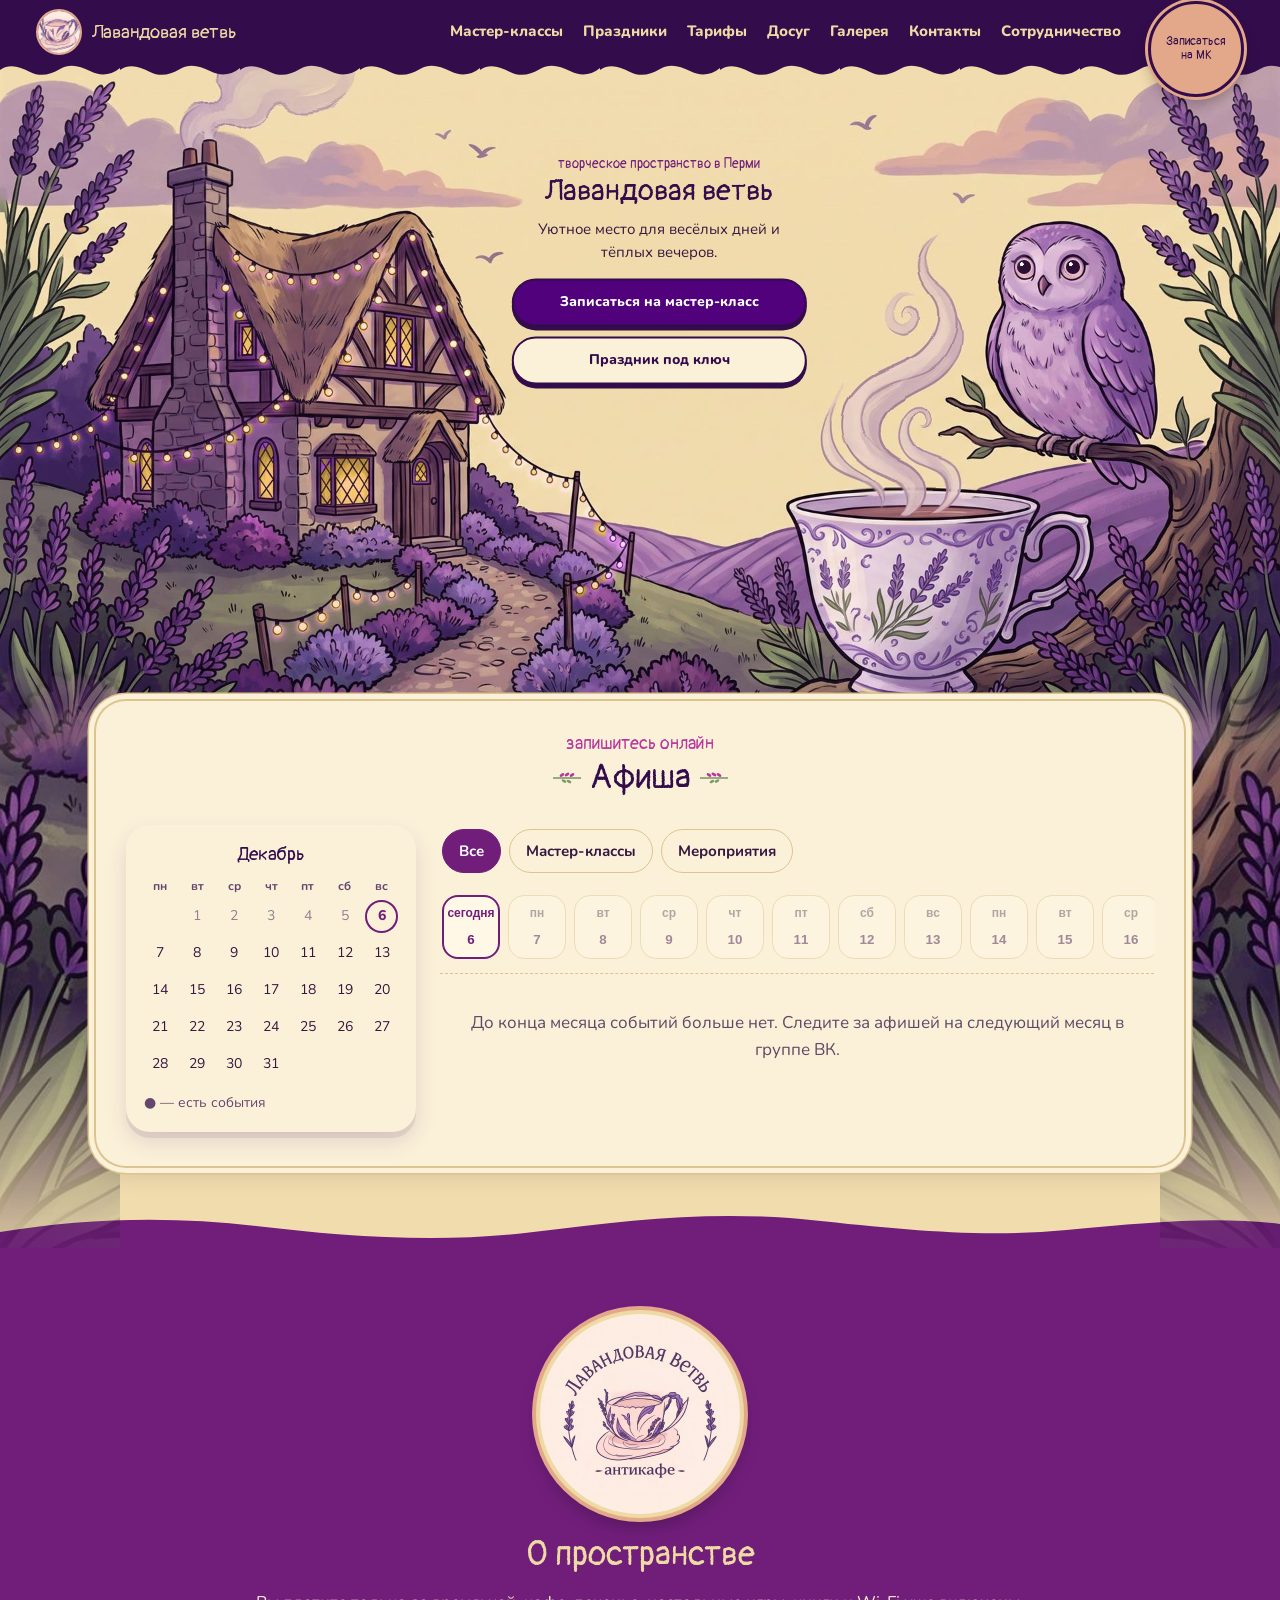
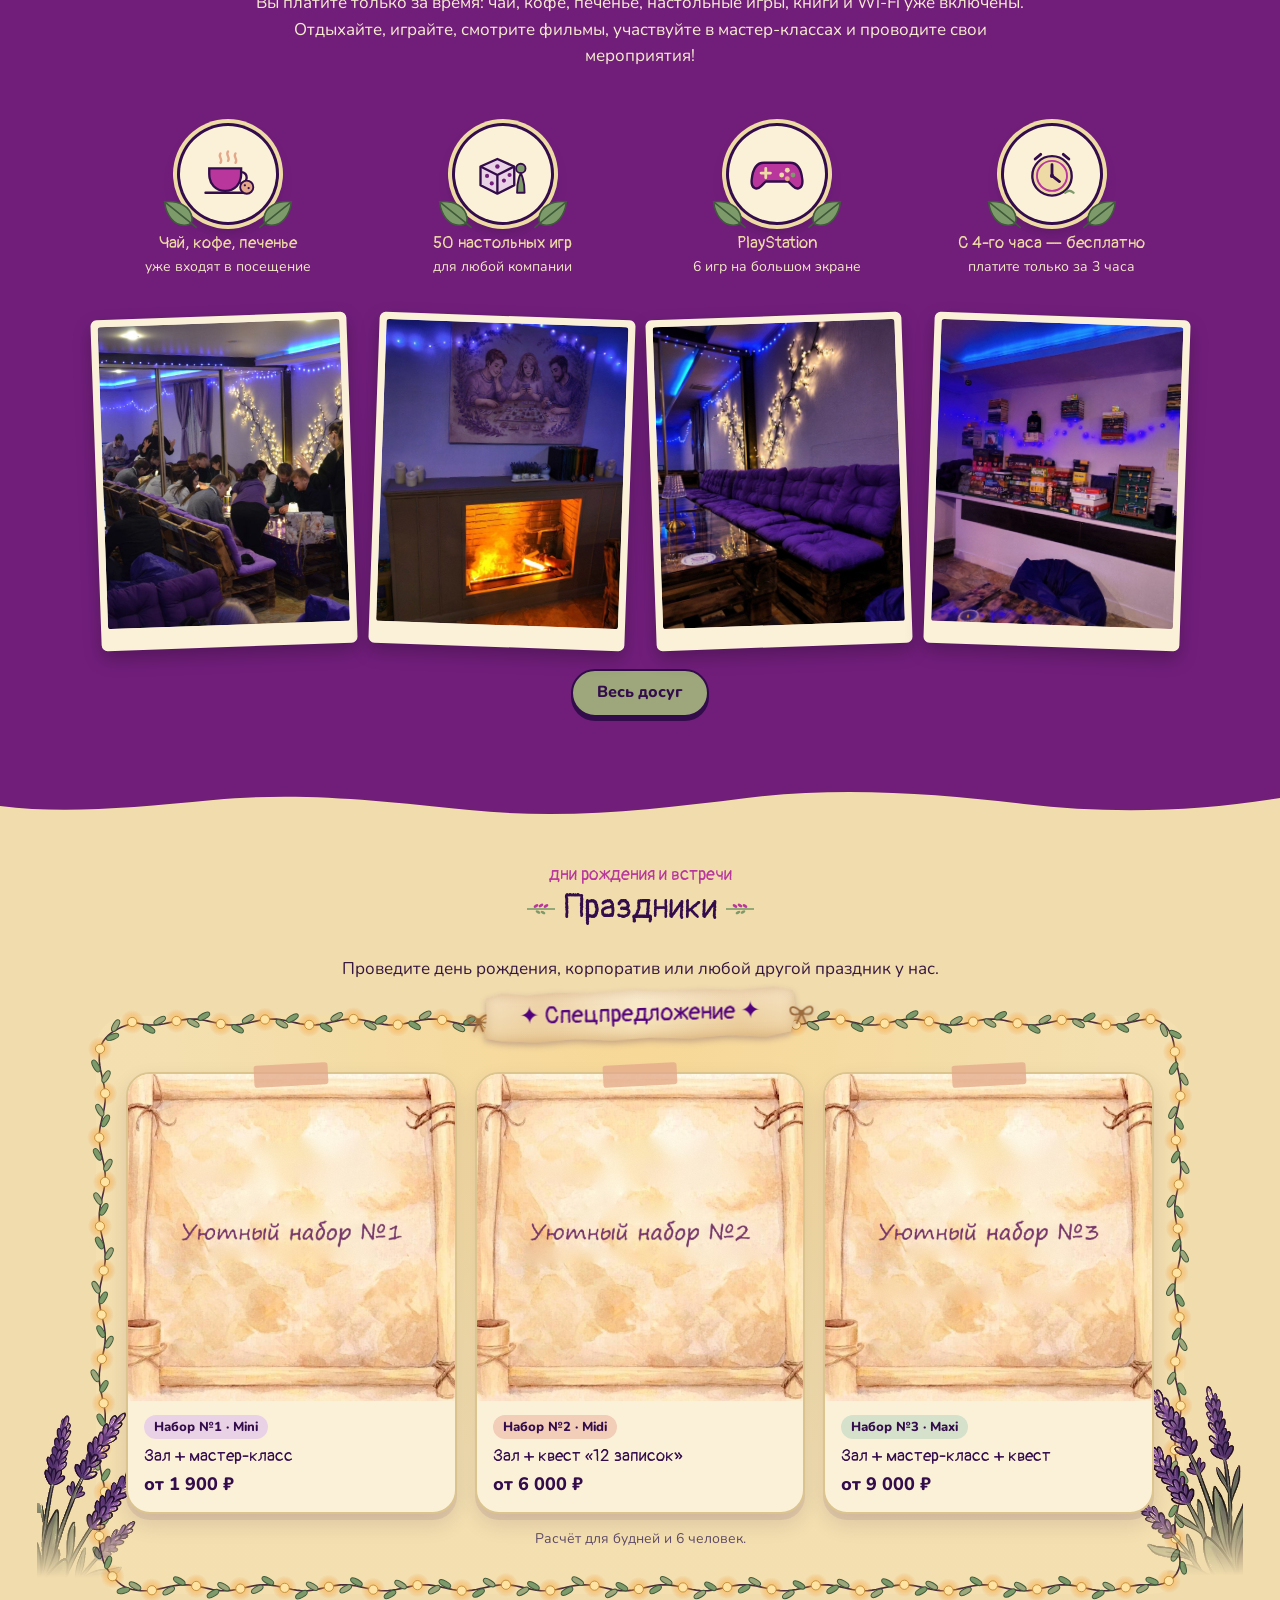
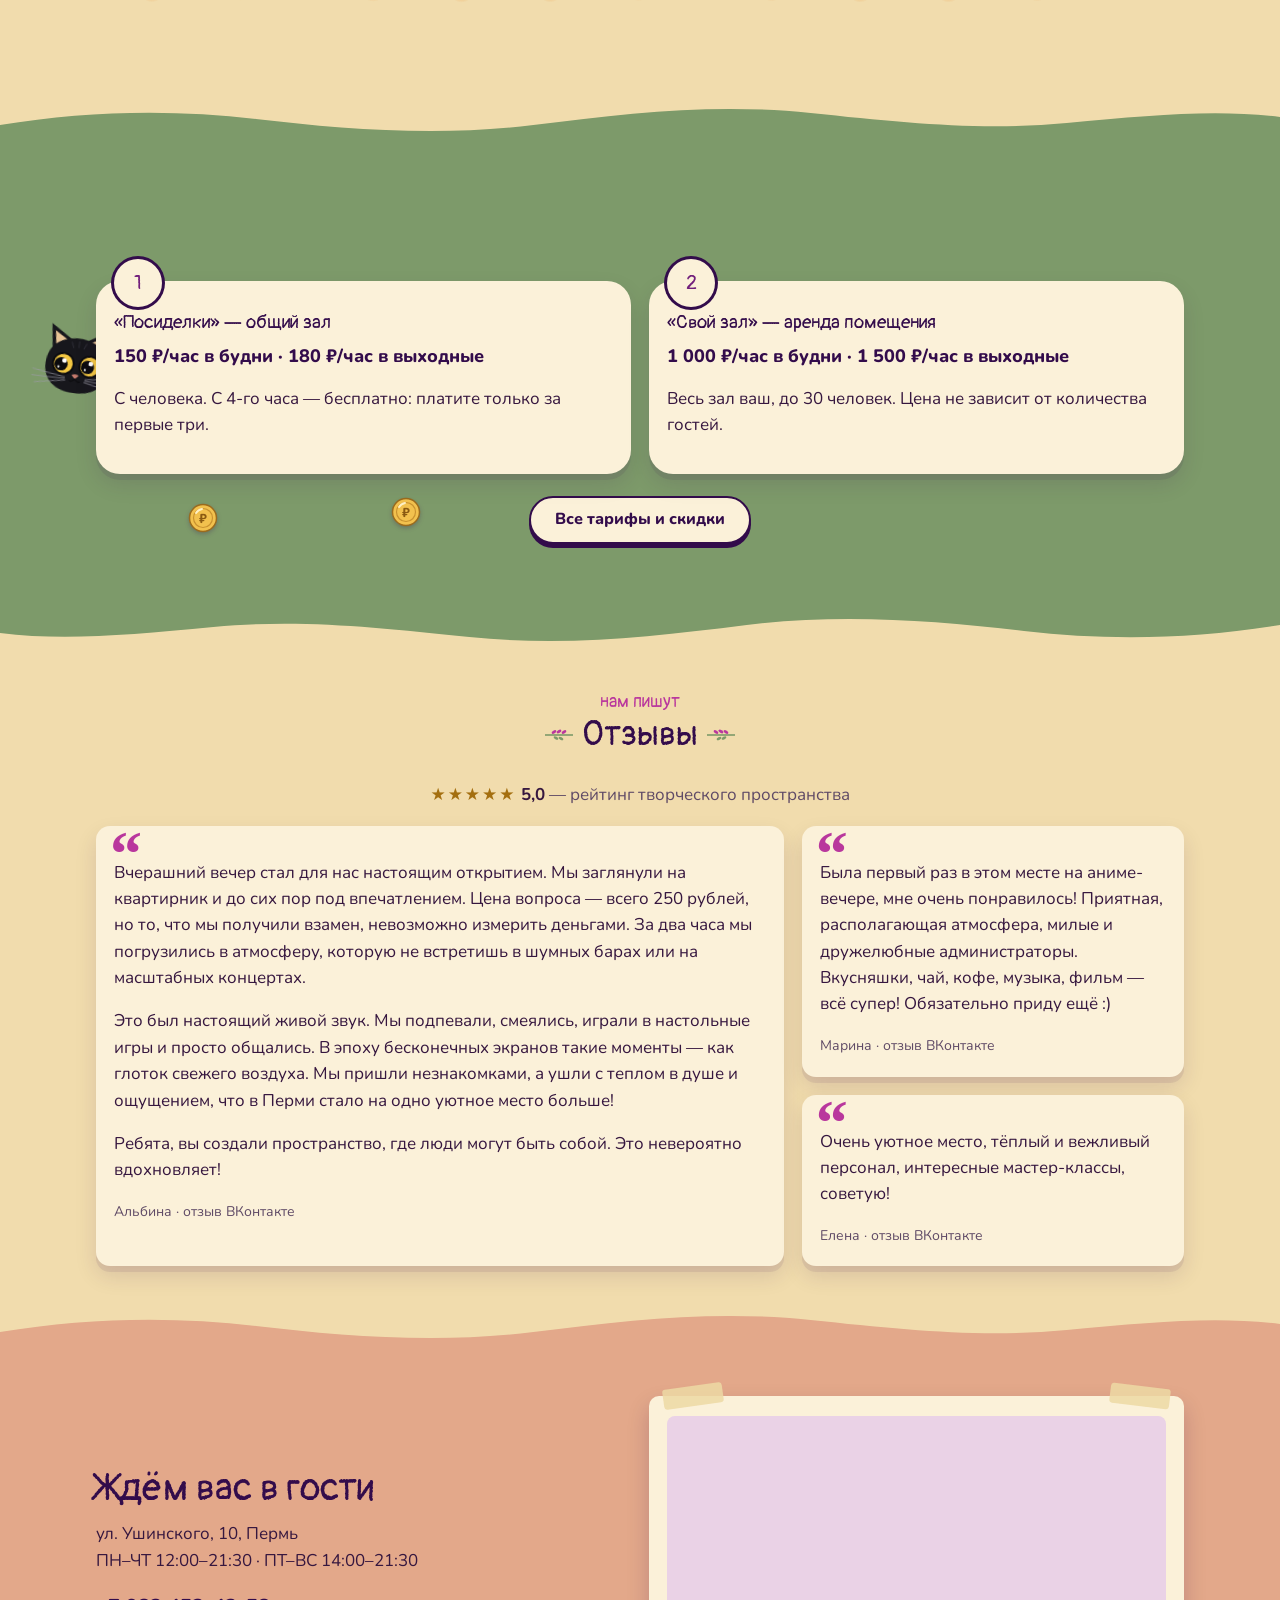
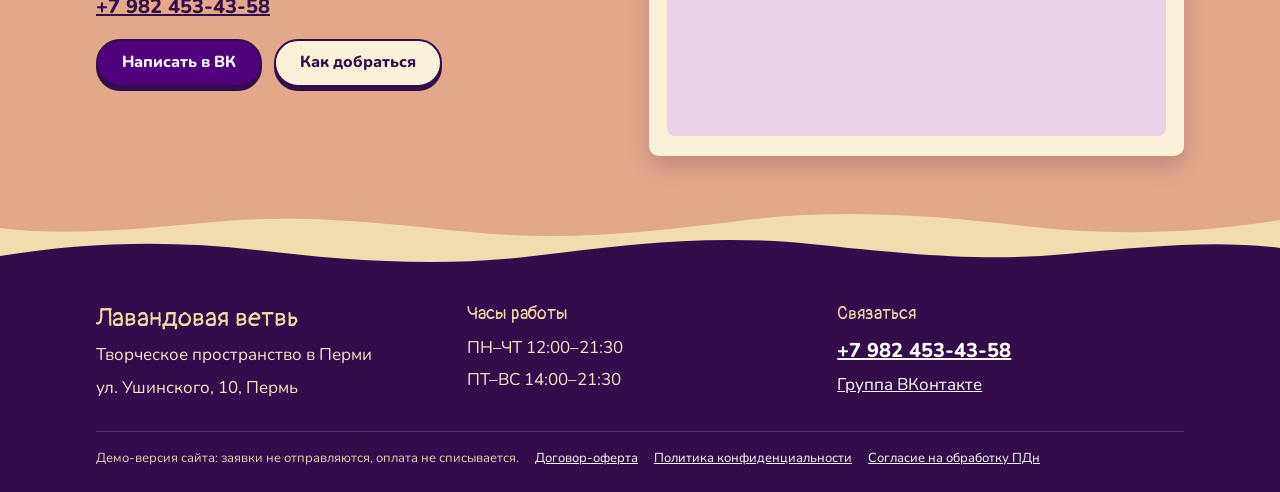
==== index.html @ 4157bf0c "Демо сайта и VK мини-приложения «Лавандовая ветвь» Co-Authored-By: Claude Opus 5.5 <noreply@anthropi" ====
<!doctype html>
<html lang="ru">
<head>
  <meta charset="utf-8">
  <meta name="viewport" content="width=device-width, initial-scale=1">
  <title>Лавандовая ветвь — творческое пространство в Перми</title>
  <meta name="description" content="Творческое пространство «Лавандовая ветвь» в Перми: мастер-классы, детские дни рождения, настолки и PlayStation. ул. Ушинского, 10.">
  <link rel="preconnect" href="https://fonts.googleapis.com">
  <link rel="preconnect" href="https://fonts.gstatic.com" crossorigin>
  <link href="https://fonts.googleapis.com/css2?family=Pangolin&family=Nunito:wght@400;600;700;800&display=swap" rel="stylesheet">
  <link rel="stylesheet" href="css/style.css">
</head>
<body>
  <header id="site-header"></header>

  <main>
    <!-- Первый экран: иллюстрированная сцена, текст в небе -->
    <section class="hero">
      <div class="hero-text">
        <h1><span class="hand">творческое пространство в Перми</span>Лавандовая ветвь</h1>
        <p>Уютное место для весёлых дней и тёплых вечеров.</p>
        <div class="btns">
          <a class="btn" href="#afisha">Записаться на мастер-класс</a>
          <a class="btn btn-outline" href="prazdniki.html">Праздник под ключ</a>
        </div>
      </div>
      <div class="hero-art">
        <img class="hero-scene" src="img/art/hero-scene.jpg" alt="Сказочный домик — творческое пространство в лавандовом поле, совушка и чашка чая" width="1920" height="1071">
        <!-- Оживление сцены: дым из трубы и чашки колышется, сова смотрит на курсор. Координаты — в пикселях картинки 1920×1071 -->
        <div class="hero-fx" aria-hidden="true">
          <div class="smoke" style="--x:262;--y:0;--w:290;--h:122"><img src="img/art/hero-scene.jpg" alt=""><i style="--l:14%;--d:0s"></i><i style="--l:18%;--d:2.3s"></i><i style="--l:12%;--d:4.6s"></i></div>
          <div class="smoke steam" style="--x:1215;--y:245;--w:270;--h:430"><img src="img/art/hero-scene.jpg" alt=""></div>
          <!-- сова крутит головой, как настоящая: силуэт головы на месте, мордочка поворачивается по «шару» головы.
               owl-head обрезает всё по контуру головы; owl-cover прячет нарисованную мордочку; owl-face — подвижная мордочка с глазами -->
          <div class="owl-head" style="--x:1470;--y:215;--w:240;--h:175;--fx:1494;--fy:250;--fw:192;--fh:122">
            <i class="owl-cover"></i>
            <div class="owl-face"><img src="img/art/hero-scene.jpg" alt="">
              <span class="owl-eye" style="--ex:1536;--ey:305"><i></i></span>
              <span class="owl-eye" style="--ex:1609;--ey:305"><i></i></span>
            </div>
          </div>
        </div>
        <svg class="fx-defs" width="0" height="0" aria-hidden="true">
          <filter id="smoke-wave" x="-5%" y="-5%" width="110%" height="110%">
            <feTurbulence type="fractalNoise" baseFrequency="0.016 0.035" numOctaves="1" seed="4" result="n">
              <animate attributeName="baseFrequency" dur="6s" values="0.016 0.035;0.028 0.055;0.016 0.035" repeatCount="indefinite"/>
            </feTurbulence>
            <feDisplacementMap in="SourceGraphic" in2="n" scale="18" xChannelSelector="R" yChannelSelector="G"/>
          </filter>
          <!-- пар над чашкой: та же плавная волна, но почти незаметная -->
          <filter id="steam-soft" x="-5%" y="-5%" width="110%" height="110%">
            <feTurbulence type="fractalNoise" baseFrequency="0.016 0.035" numOctaves="1" seed="7" result="n">
              <animate attributeName="baseFrequency" dur="9s" values="0.016 0.035;0.022 0.045;0.016 0.035" repeatCount="indefinite"/>
            </feTurbulence>
            <feDisplacementMap in="SourceGraphic" in2="n" scale="5" xChannelSelector="R" yChannelSelector="G"/>
          </filter>        </svg>
      </div>
    </section>

    <!-- Афиша в бумажной рамке -->
    <section class="section" id="afisha" style="scroll-margin-top:80px">
      <img class="afisha-side l" src="img/art/side-left.jpg" alt="">
      <img class="afisha-side r" src="img/art/side-right.jpg" alt="">
      <div class="wrap">
        <!-- без плавного проявления: рамка заходит на сцену, и в полупрозрачном виде сквозь неё просвечивала картинка -->
        <div class="paper-frame" data-no-reveal>
          <div class="section-title">
            <span class="hand">запишитесь онлайн</span>
            <h2>Афиша</h2><!-- месяцы подставляет js/booking.js по датам событий -->
          </div>
          <div data-afisha></div>
        </div>
      </div>
    </section>

    <!-- О пространстве: плашка Eminence с медальонами -->
    <section class="section band">
      <div class="wrap">
        <div class="about-intro">
          <img class="about-owl" src="img/logo.jpg" alt="Логотип творческого пространства «Лавандовая ветвь»" width="190" height="190" loading="lazy">
          <div>
            <h2>О пространстве</h2>
            <p>Вы платите только за время: чай, кофе, печенье, настольные игры, книги и Wi-Fi уже включены.<br>Отдыхайте, играйте, смотрите фильмы, участвуйте в мастер-классах и проводите свои мероприятия!</p>
          </div>
        </div>
        <div class="medals">
          <a class="medal" href="tarify.html">
            <div class="medal-ico"><svg viewBox="0 0 64 64" aria-hidden="true"><path d="M24 10c-3 4 3 6 0 10M32 8c-3 4 3 6 0 10M40 10c-3 4 3 6 0 10" stroke="#E3A88A" stroke-width="2.5" fill="none" stroke-linecap="round"/><path d="M12 26h34v6c0 11-7 18-17 18S12 43 12 32z" fill="#B9379D" stroke="#330C4B" stroke-width="2.5"/><path d="M46 30c8 0 8 12-1 12" stroke="#330C4B" stroke-width="2.5" fill="none"/><path d="M8 52h42" stroke="#330C4B" stroke-width="2.5" stroke-linecap="round"/><circle cx="52" cy="46" r="7" fill="#E3A88A" stroke="#330C4B" stroke-width="2"/><circle cx="50" cy="44" r="1.2" fill="#330C4B"/><circle cx="54" cy="47" r="1.2" fill="#330C4B"/></svg></div>
            <b>Чай, кофе, печенье</b><span>уже входят в посещение</span>
          </a>
          <a class="medal" href="zanyatiya.html#nastolki">
            <div class="medal-ico"><svg viewBox="0 0 64 64" aria-hidden="true"><path d="M8 24l18-8 18 8v20l-18 9-18-9z" fill="#EAD2E6" stroke="#330C4B" stroke-width="2.5" stroke-linejoin="round"/><path d="M8 24l18 9 18-9M26 33v20" stroke="#330C4B" stroke-width="2.5" fill="none"/><circle cx="26" cy="24" r="2.4" fill="#711E7B"/><circle cx="15" cy="34" r="2.2" fill="#711E7B"/><circle cx="20" cy="42" r="2.2" fill="#711E7B"/><circle cx="33" cy="39" r="2.2" fill="#711E7B"/><circle cx="39" cy="33" r="2.2" fill="#711E7B"/><circle cx="51" cy="26" r="5" fill="#7D9A6A" stroke="#330C4B" stroke-width="2"/><path d="M47 52c0-9 2-17 4-21 2 4 4 12 4 21z" fill="#7D9A6A" stroke="#330C4B" stroke-width="2" stroke-linejoin="round"/></svg></div>
            <b>50 настольных игр</b><span>для любой компании</span>
          </a>
          <a class="medal" href="zanyatiya.html#ps">
            <div class="medal-ico"><svg viewBox="0 0 64 64" aria-hidden="true"><path d="M18 20h28c8 0 12 8 13 18 1 9-5 12-10 7l-5-5H20l-5 5c-5 5-11 2-10-7 1-10 5-18 13-18z" fill="#B9379D" stroke="#330C4B" stroke-width="2.5" stroke-linejoin="round"/><path d="M20 26v10M15 31h10" stroke="#EEDAA5" stroke-width="3" stroke-linecap="round"/><circle cx="43" cy="28" r="2.6" fill="#EEDAA5"/><circle cx="49" cy="33" r="2.6" fill="#7D9A6A"/><circle cx="43" cy="37" r="2.6" fill="#E3A88A"/><circle cx="37" cy="33" r="2.6" fill="#EEDAA5"/></svg></div>
            <b>PlayStation</b><span>6 игр на большом экране</span>
          </a>
          <a class="medal" href="tarify.html">
            <div class="medal-ico"><svg viewBox="0 0 64 64" aria-hidden="true"><circle cx="32" cy="34" r="21" fill="#EEDAA5" stroke="#330C4B" stroke-width="2.5"/><circle cx="32" cy="34" r="16" fill="none" stroke="#B9379D" stroke-width="2"/><path d="M32 22v12l8 6" stroke="#330C4B" stroke-width="3" stroke-linecap="round" fill="none"/><path d="M14 16l6-5M50 16l-6-5" stroke="#330C4B" stroke-width="3" stroke-linecap="round"/><circle cx="32" cy="34" r="2.2" fill="#330C4B"/><path d="M46 52c3-3 6-3 9 0" stroke="#7D9A6A" stroke-width="2.5" fill="none" stroke-linecap="round"/></svg></div>
            <b>С 4-го часа — бесплатно</b><span>платите только за 3 часа</span>
          </a>
        </div>
        <div class="photo-strip">
          <figure><img src="img/photo-hall-1.jpg" alt="Зал творческого пространства вечером" loading="lazy"></figure>
          <figure><img src="img/photo-fireplace.jpg" alt="Камин в зале" loading="lazy"></figure>
          <figure><img src="img/photo-sofas.jpg" alt="Диваны и подушки" loading="lazy"></figure>
          <figure><img src="img/photo-boardgames.jpg" alt="Полка с настольными играми" loading="lazy"></figure>
        </div>
        <p class="center"><a class="btn btn-green" href="zanyatiya.html">Весь досуг</a></p>
      </div>
    </section>

    <!-- Праздники: карточки со «скотчем» -->
    <section class="section">
      <div class="wrap">
        <div class="section-title">
          <span class="hand">дни рождения и встречи</span>
          <h2>Праздники</h2>
        </div>
        <p class="center" style="max-width:620px;margin:0 auto 26px">Проведите день рождения, корпоратив или любой другой праздник у нас.</p>
        <div class="special">
          <span class="special-ribbon"><b>✦ Спецпредложение ✦</b></span>
          <div class="grid-3">
          <article class="card taped"><img class="card-img" src="img/set-1-mini.jpg" alt="" loading="lazy"><div class="card-body"><span class="tag">Набор №1 · Mini</span><h3>Зал + мастер-класс</h3><div class="price">от 1 900 ₽</div></div></article>
          <article class="card taped"><img class="card-img" src="img/set-2-midi.jpg" alt="" loading="lazy"><div class="card-body"><span class="tag peach">Набор №2 · Midi</span><h3>Зал + квест «12 записок»</h3><div class="price">от 6 000 ₽</div></div></article>
          <article class="card taped"><img class="card-img" src="img/set-3-maxi.jpg" alt="" loading="lazy"><div class="card-body"><span class="tag mint">Набор №3 · Maxi</span><h3>Зал + мастер-класс + квест</h3><div class="price">от 9 000 ₽</div></div></article>
        </div>
        <p class="small muted center" style="margin-top:14px">Расчёт для будней и 6 человек.</p>
        </div>
        <p class="center"><a class="btn" href="prazdniki.html">Подробнее о праздниках</a></p>
      </div>
    </section>

    <!-- Тарифы на шалфейной плашке -->
    <section class="section band-2">
      <div class="wrap">
        <div class="section-title">
          <span class="hand">просто приходите</span>
          <h2>Тарифы</h2>
        </div>
        <div class="grid-2" style="margin-top:18px" data-cat-paw>
          <div class="plate paper tariff">
            <span class="num">1</span>
            <h3>«Посиделки» — общий зал</h3>
            <p class="price">150 ₽/час в будни · 180 ₽/час в выходные</p>
            <p>С человека. С 4-го часа — бесплатно: платите только за первые три.</p>
          </div>
          <div class="plate paper tariff">
            <span class="num">2</span>
            <h3>«Свой зал» — аренда помещения</h3>
            <p class="price">1 000 ₽/час в будни · 1 500 ₽/час в выходные</p>
            <p>Весь зал ваш, до 30 человек. Цена не зависит от количества гостей.</p>
          </div>
        </div>
        <p class="center" style="margin-top:22px"><a class="btn btn-outline" href="tarify.html">Все тарифы и скидки</a></p>
      </div>
    </section>

    <!-- Отзывы-бумажки -->
    <section class="section">
      <div class="wrap">
        <div class="section-title">
          <span class="hand">нам пишут</span>
          <h2>Отзывы</h2>
        </div>
        <p class="center"><span class="stars" aria-hidden="true">★★★★★</span> <b>5,0</b> <span class="muted">— рейтинг творческого пространства</span></p>
        <div class="reviews">
          <div class="plate paper review">
            <p>Вчерашний вечер стал для нас настоящим открытием. Мы заглянули на квартирник и до сих пор под впечатлением. Цена вопроса — всего 250 рублей, но то, что мы получили взамен, невозможно измерить деньгами. За два часа мы погрузились в атмосферу, которую не встретишь в шумных барах или на масштабных концертах.</p>
            <p>Это был настоящий живой звук. Мы подпевали, смеялись, играли в настольные игры и просто общались. В эпоху бесконечных экранов такие моменты — как глоток свежего воздуха. Мы пришли незнакомками, а ушли с теплом в душе и ощущением, что в Перми стало на одно уютное место больше!</p>
            <p>Ребята, вы создали пространство, где люди могут быть собой. Это невероятно вдохновляет!</p>
            <p class="small muted">Альбина · отзыв ВКонтакте</p>
          </div>
          <div class="plate paper review">
            <p>Была первый раз в этом месте на аниме-вечере, мне очень понравилось! Приятная, располагающая атмосфера, милые и дружелюбные администраторы. Вкусняшки, чай, кофе, музыка, фильм — всё супер! Обязательно приду ещё :)</p>
            <p class="small muted">Марина · отзыв ВКонтакте</p>
          </div>
          <div class="plate paper review">
            <p>Очень уютное место, тёплый и вежливый персонал, интересные мастер-классы, советую!</p>
            <p class="small muted">Елена · отзыв ВКонтакте</p>
          </div>
        </div>
      </div>
    </section>

    <!-- Контакты: персиковая плашка-призыв с запиской -->
    <section class="section band-fawn" id="kontakty">
      <div class="wrap grid-2" style="align-items:center">
        <div>
          <div class="cta-title">Ждём вас в гости</div>
          <p>ул. Ушинского, 10, Пермь<br>ПН–ЧТ 12:00–21:30 · ПТ–ВС 14:00–21:30</p>
          <p><a class="tel" href="tel:+79824534358" style="color:var(--deep)">+7 982 453-43-58</a></p>
          <div class="btns">
            <a class="btn" href="https://vk.com/club233037297" target="_blank" rel="noopener">Написать в ВК</a>
            <a class="btn btn-outline" href="kontakty.html">Как добраться</a>
          </div>
        </div>
        <div class="note">
          <iframe class="map" title="Творческое пространство на Яндекс.Картах" loading="lazy" src="https://yandex.ru/map-widget/v1/?text=%D0%9F%D0%B5%D1%80%D0%BC%D1%8C%2C%20%D1%83%D0%BB%D0%B8%D1%86%D0%B0%20%D0%A3%D1%88%D0%B8%D0%BD%D1%81%D0%BA%D0%BE%D0%B3%D0%BE%2C%2010&z=16"></iframe>
        </div>
      </div>
    </section>
  </main>

  <footer id="site-footer"></footer>

  <script src="data/mk.js"></script>
  <script src="data/afisha.js"></script>
  <script src="js/main.js"></script>
  <script src="js/booking.js"></script>
</body>
</html>
---- css/style.css ----
/* Лавандовая ветвь — общие стили.
   Палитра — ПРОМПТ-РЕДИЗАЙН.md, вид — референс 2 (иллюстрированный сайт). */
:root {
  /* Палитра */
  --deep: #330C4B;      /* Deep Purple — шапка, подвал, заголовки */
  --iris: #51017C;      /* Purple Iris — главные кнопки */
  --eminence: #711E7B;  /* Eminence — крупные цветные плашки */
  --sunset: #B9379D;    /* Sunset Lavender — акценты */
  --fawn: #E3A88A;      /* Fawn — плашка-призыв */
  --maize: #EEDAA5;     /* Maize — бумага */
  --sage: #7D9A6A;      /* Шалфей — вторая цветная плашка */
  --moss: #3E5A3A;      /* Тёмный мох — стебли, линии */

  /* Производные (имена прежние — на них опираются остальные страницы) */
  --paper: #F1DCAD;     /* цвет неба на сцене первого экрана */
  --paper-2: #E9CF97;
  --card: #FBF1D9;
  --lav: var(--sunset);
  --lav-soft: #EAD2E6;
  --lav-pale: #F6E7EC;
  --plum: var(--deep);
  --violet: var(--iris);
  --ink: #36173F;
  --muted: #5F4A66;
  --peach: #F2CDB8;
  --mint: #D5E1CB;
  --butter: #F7E5B5;
  --line: #DCC48F;
  --danger: #A0302F;
  --radius: 24px;
  --shadow: 0 6px 0 rgba(51, 12, 75, .08), 0 10px 22px rgba(51, 12, 75, .12);
  --font-hand: "Segoe Print", "Pangolin", cursive;
  --font-head: "Segoe Print", "Pangolin", cursive;
  --font-body: "Nunito", "Segoe UI", system-ui, sans-serif;
  --wrap: 1120px;
}

* { box-sizing: border-box; }
/* У Pangolin (запасной шрифт заголовков на телефонах, где нет Segoe Print) нет жирного начертания —
   без этого браузер «раздувает» буквы сам, и заголовки выглядят размазанными */
html { scroll-behavior: smooth; -webkit-text-size-adjust: 100%; font-synthesis: none; }
body {
  margin: 0;
  background-color: var(--paper);
  color: var(--ink);
  font: 17px/1.55 var(--font-body);
  overflow-x: hidden;
  color-scheme: light;
}
img { max-width: 100%; height: auto; display: block; }
a { color: var(--iris); }
a:hover { color: var(--eminence); }
:focus-visible { outline: 3px solid var(--sunset); outline-offset: 2px; border-radius: 6px; }

h1, h2, h3 { font-family: var(--font-head); color: var(--deep); line-height: 1.25; margin: 0 0 .5em; font-weight: 700; }
h1 { font-size: clamp(28px, 6.5vw, 48px); }
h2 { font-size: clamp(24px, 5vw, 34px); }
h3 { font-size: 19px; }
p { margin: 0 0 1em; }
.hand { font-family: var(--font-hand); color: var(--sunset); font-size: 1.05em; line-height: 1.2; }
.muted { color: var(--muted); }
.small { font-size: 14px; }
.center { text-align: center; }
.todo { background: var(--butter); color: #5f4300; padding: 0 .3em; border-radius: 4px; font-size: .9em; }

.wrap { max-width: var(--wrap); margin: 0 auto; padding: 0 16px; }
.section { padding: 48px 0; position: relative; }
.section-title { text-align: center; margin-bottom: 26px; }
.section-title .hand { display: block; margin-bottom: 2px; }
.section-title h2::before, .section-title h2::after {
  content: ""; display: inline-block; width: 30px; height: 16px; vertical-align: middle; margin: 0 8px;
  background: url("data:image/svg+xml,%3Csvg xmlns='http://www.w3.org/2000/svg' viewBox='0 0 30 16'%3E%3Cpath d='M1 8h28' stroke='%237D9A6A' stroke-width='1.6'/%3E%3Cg fill='%23B9379D'%3E%3Cellipse cx='10' cy='5' rx='2.6' ry='1.4' transform='rotate(-30 10 5)'/%3E%3Cellipse cx='15' cy='4.5' rx='2.6' ry='1.4' transform='rotate(-30 15 4.5)'/%3E%3Cellipse cx='20' cy='5' rx='2.6' ry='1.4' transform='rotate(-30 20 5)'/%3E%3C/g%3E%3Cg fill='%237D9A6A'%3E%3Cellipse cx='12' cy='11' rx='2.6' ry='1.3' transform='rotate(30 12 11)'/%3E%3Cellipse cx='17' cy='11.5' rx='2.6' ry='1.3' transform='rotate(30 17 11.5)'/%3E%3C/g%3E%3C/svg%3E") no-repeat center / contain;
}
.section-title h2::after { transform: scaleX(-1); }
@media (max-width: 420px) { .section-title h2::before, .section-title h2::after { display: none; } }

/* Цветные плашки-секции с волнистыми краями (волны добавляет main.js по цвету фона) */
.band { background: var(--eminence); color: var(--maize); }
.band h2, .band > .wrap > h3, .band .section-title h2 { color: var(--maize); }
.band .section-title .hand { color: var(--fawn); }
.band > .wrap > p a:not(.btn), .band .section-title a { color: var(--maize); }
.band-2 { background: var(--sage); }
.band-2 .section-title .hand { color: var(--deep); }
.band-fawn { background: var(--fawn); }
.band-fawn .hand { color: var(--eminence); }
.plate, .card { color: var(--ink); }
.wave { display: block; width: 100%; height: 34px; }
.wave.flip { transform: rotate(180deg); }
.wave path { fill: currentColor; }

/* Кнопки */
.btn {
  display: inline-flex; align-items: center; justify-content: center; gap: 8px; text-align: center;
  min-height: 48px; padding: 12px 24px; border-radius: 999px; border: 2px solid var(--deep);
  background: var(--iris); color: #fff; font: 800 16px/1.2 var(--font-body);
  text-decoration: none; box-shadow: 0 4px 0 var(--deep);
  transition: transform .15s, box-shadow .15s, background .15s;
}
.btn:hover { background: var(--eminence); color: #fff; }
.btn:active { transform: translateY(3px); box-shadow: 0 1px 0 var(--deep); }
.btn-outline { background: var(--card); color: var(--deep); }
.btn-outline:hover { background: var(--maize); color: var(--deep); }
.btn-fawn { background: var(--fawn); color: var(--deep); }
.btn-fawn:hover { background: #EDBBA0; color: var(--deep); }
.btn-green { background: #9DA77B; color: var(--deep); } /* зелёный листьев лаванды */
.btn-green:hover { background: #AEB78C; color: var(--deep); }
.btn-small { min-height: 44px; padding: 8px 16px; font-size: 15px; }
.btn-block { width: 100%; }
.btn[disabled], .btn.is-disabled { background: #D9CDB4; border-color: #B9AC92; color: #4F4559; box-shadow: none; cursor: not-allowed; transform: none; }
.btns { display: flex; flex-wrap: wrap; gap: 12px; }

/* Переключатели-пилюли */
.chips { display: flex; gap: 8px; overflow-x: auto; padding: 4px 2px 10px; scrollbar-width: none; -webkit-overflow-scrolling: touch; scroll-snap-type: x proximity; }
.chip {
  flex: none; scroll-snap-align: start; min-height: 44px; padding: 8px 16px; border-radius: 999px;
  border: 1.5px solid var(--line); background: var(--card); color: var(--ink); font: 700 15px var(--font-body);
}
.chip[aria-pressed="true"] { background: var(--eminence); border-color: var(--eminence); color: #fff; }

/* Бумажная рамка (блоки как «Selected Works» у референса) */
.paper-frame {
  background: var(--card); border-radius: 30px; padding: 22px 14px 26px; position: relative;
  box-shadow: 0 0 0 2px var(--line), 0 0 0 7px var(--card), 0 0 0 8.5px var(--line), var(--shadow);
}
@media (min-width: 700px) { .paper-frame { padding: 32px 30px 34px; } }

/* Карточки */
.card {
  background: var(--card); border-radius: var(--radius); box-shadow: var(--shadow);
  border: 2px solid var(--line); overflow: hidden; display: flex; flex-direction: column;
  transition: transform .2s, box-shadow .2s;
}
.card:hover, .card:active { transform: translateY(-3px) rotate(-.4deg); box-shadow: 0 8px 0 rgba(51, 12, 75, .08), 0 16px 28px rgba(51, 12, 75, .16); }
.card-img { aspect-ratio: 1; object-fit: cover; width: 100%; background: var(--lav-soft); }
.card-body { padding: 14px 16px 16px; display: flex; flex-direction: column; gap: 6px; flex: 1; }
.card-body h3 { margin: 0; font-size: 17px; }
.card-body .btn { margin-top: auto; }
.card-body .tag { align-self: flex-start; }
.card-link { all: unset; display: flex; flex-direction: column; flex: 1; }
.card-link:focus-visible { outline: 3px solid var(--sunset); }
/* «Скотч» сверху карточки, как на референсе */
.taped { overflow: visible; }
.taped::before {
  content: ""; position: absolute; top: -10px; left: 50%; width: 74px; height: 22px; z-index: 2;
  transform: translateX(-50%) rotate(-3deg); background: rgba(227, 168, 138, .75); border-radius: 3px;
}
.taped { position: relative; }
.taped > .card-img { border-radius: calc(var(--radius) - 2px) calc(var(--radius) - 2px) 0 0; }

.plate { border-radius: var(--radius); padding: 18px; box-shadow: var(--shadow); }
.plate.lav { background: var(--lav-pale); }
.plate.peach { background: var(--peach); }
.plate.mint { background: var(--mint); }
.plate.butter { background: var(--butter); }
.plate.paper { background: var(--card); }
.no-img { aspect-ratio: 1; display: grid; place-items: center; background: linear-gradient(135deg, var(--lav-soft), var(--peach)); color: var(--deep); font: 700 22px/1.2 var(--font-hand); text-align: center; padding: 12px; }

.grid-2 { display: grid; gap: 18px; grid-template-columns: repeat(auto-fit, minmax(min(100%, 300px), 1fr)); }
.grid-3 { display: grid; gap: 18px; grid-template-columns: repeat(auto-fit, minmax(min(100%, 260px), 1fr)); }
.grid-cards { display: grid; gap: 12px; grid-template-columns: repeat(2, minmax(0, 1fr)); }
@media (min-width: 700px) { .grid-cards { grid-template-columns: repeat(3, minmax(0, 1fr)); gap: 18px; } }
@media (min-width: 1000px) { .grid-cards { grid-template-columns: repeat(4, minmax(0, 1fr)); } }
@media (max-width: 400px) { .grid-cards .card-body { padding: 10px 10px 12px; } .grid-cards .card-body h3 { font-size: 15px; } .grid-cards .btn-small { padding: 8px 10px; font-size: 14px; } }

.price { font: 800 18px var(--font-body); color: var(--deep); }
.tag { display: inline-block; padding: 2px 10px; border-radius: 999px; background: var(--lav-soft); color: var(--deep); font-size: 13px; font-weight: 800; }
.tag.peach { background: var(--peach); }
.tag.mint { background: var(--mint); }
.list-check { list-style: none; padding: 0; margin: 0 0 1em; }
.list-check li { padding-left: 26px; position: relative; margin-bottom: 4px; }
.list-check li::before { content: "✿"; position: absolute; left: 2px; color: var(--sunset); }

.demo-note { background: var(--butter); border: 1.5px dashed #B99A3E; color: #5f4300; border-radius: 14px; padding: 10px 14px; font-size: 14px; font-weight: 700; }

/* ---------- Шапка: тёмная плашка с волнистым низом ---------- */
.site-header { position: sticky; top: 0; z-index: 50; background: var(--deep); color: var(--maize); }
.site-header::after {
  content: ""; position: absolute; left: 0; right: 0; top: 100%; height: 14px; pointer-events: none;
  background: url("data:image/svg+xml,%3Csvg xmlns='http://www.w3.org/2000/svg' viewBox='0 0 120 14' preserveAspectRatio='none'%3E%3Cpath d='M0 0h120v4c-10 8-20 8-30 3S70-1 60 5 40 13 30 8 10-1 0 6z' fill='%23330C4B'/%3E%3C/svg%3E") repeat-x 0 0 / 120px 14px;
}
.header-in { display: flex; align-items: center; gap: 10px; min-height: 64px; }
.logo { display: flex; align-items: center; gap: 10px; text-decoration: none; color: var(--maize); margin-right: auto; }
.logo img { width: 46px; height: 46px; border-radius: 50%; object-fit: cover; border: 2px solid var(--fawn); background: #FEEDE3; }
.logo span { font: 700 19px/1.1 var(--font-hand); }
.logo:hover { color: #fff; }
.burger { width: 48px; height: 48px; border: 0; border-radius: 14px; background: var(--eminence); display: grid; place-items: center; }
.burger span, .burger span::before, .burger span::after { display: block; width: 22px; height: 2.5px; background: var(--maize); border-radius: 2px; position: relative; transition: .2s; }
.burger span::before, .burger span::after { content: ""; position: absolute; left: 0; }
.burger span::before { top: -7px; } .burger span::after { top: 7px; }
.burger[aria-expanded="true"] span { background: transparent; }
.burger[aria-expanded="true"] span::before { top: 0; transform: rotate(45deg); }
.burger[aria-expanded="true"] span::after { top: 0; transform: rotate(-45deg); }
.header-cta { display: none; }
.nav { display: none; }
.nav.open { display: block; position: absolute; left: 0; right: 0; top: 100%; background: var(--deep); box-shadow: 0 16px 24px rgba(51, 12, 75, .3); max-height: calc(100vh - 64px); overflow: auto; z-index: 1; }
.nav ul { list-style: none; margin: 0; padding: 8px 16px 24px; }
.nav a { display: block; padding: 12px 8px; text-decoration: none; color: var(--maize); font-weight: 800; border-bottom: 1px dashed rgba(238, 218, 165, .25); }
.nav a[aria-current="page"] { color: var(--fawn); }
.nav .nav-cta a { margin-top: 14px; width: 100%; background: var(--fawn); color: var(--deep); border: 2px solid var(--fawn); }
.logo span, .nav a, .header-cta { white-space: nowrap; }
@media (min-width: 420px) and (max-width: 1099px) { .header-cta { display: inline-flex; } .header-cta.btn-small { padding: 8px 14px; } }
.header-cta { background: var(--fawn); color: var(--deep); border-color: var(--fawn); box-shadow: none; }
.header-cta:hover { background: var(--maize); color: var(--deep); }
@media (min-width: 1100px) {
  .site-header .wrap { max-width: 1240px; }
  .burger { display: none; }
  .nav, .nav.open { display: block; position: static; box-shadow: none; background: none; max-height: none; order: 1; }
  .nav ul { display: flex; gap: 2px; padding: 0; }
  .nav li:first-child { display: none; } /* «Главная» — по клику на логотип */
  .nav a { border: 0; padding: 8px 9px; font-size: 15px; border-radius: 10px; }
  .nav a:hover, .nav a[aria-current="page"] { background: rgba(238, 218, 165, .14); color: var(--maize); }
  .nav a[aria-current="page"] { box-shadow: inset 0 -2px 0 var(--fawn); border-radius: 0; background: none; }
  .nav .nav-cta { display: none; }
  /* Круглая кнопка-медальон, как «Let's Create» в углу референса */
  .header-cta {
    display: flex; order: 2; width: 96px; height: 96px; min-height: 0; padding: 10px; border-radius: 50%;
    margin: 0 0 -34px 8px; white-space: normal; font: 700 12px/1.2 var(--font-hand);
    border: 3px solid var(--deep); box-shadow: 0 0 0 3px var(--fawn), 0 8px 14px rgba(0, 0, 0, .25); position: relative; z-index: 2;
  }
}

/* ---------- Подвал ---------- */
.site-footer { background: var(--deep); color: #F3E6C6; padding: 32px 0 24px; }
.site-footer a { color: #fff; }
.site-footer h3 { color: var(--maize); font-size: 18px; }
.footer-grid { display: grid; gap: 24px; grid-template-columns: repeat(auto-fit, minmax(220px, 1fr)); }
.footer-grid p { margin: 0 0 6px; }
.footer-logo { font: 700 26px/1.2 var(--font-hand); color: var(--maize); margin-bottom: 8px; }
.footer-bottom { border-top: 1px solid rgba(238, 218, 165, .2); margin-top: 24px; padding-top: 16px; font-size: 13px; color: #E2D3B3; display: flex; flex-wrap: wrap; gap: 8px 16px; }
.footer-wave { color: var(--deep); margin-bottom: -1px; }
.tel { font-size: 20px; font-weight: 800; white-space: nowrap; }

/* ---------- Главная: первый экран-иллюстрация ---------- */
.hero { position: relative; padding-top: 14px; }
.hero-text { text-align: center; padding: 10px 16px 0; position: relative; z-index: 1; }
.hero-text h1 { margin: 0 0 8px; }
.hero-text h1 .hand { display: block; font-size: .45em; color: var(--eminence); }
.hero-text p { max-width: 520px; margin: 0 auto 16px; font-size: 17px; }
.hero-text .btns { justify-content: center; }
.hero-text .btns .btn { flex: 1 1 240px; max-width: 320px; min-height: 52px; }
/* Текст всегда на бежевом фоне над сценой; сцена растворяется в фоне сверху и снизу */
.hero-art {
  position: relative; margin-top: 8px;
  -webkit-mask-image: linear-gradient(transparent, #000 10%, #000 82%, transparent);
  mask-image: linear-gradient(transparent, #000 10%, #000 82%, transparent);
}
.hero-scene { display: block; width: 100%; aspect-ratio: 1920 / 1071; object-fit: cover; }
/* Оживление сцены: всё позиционируется в долях картинки 1920×1071 */
.hero-fx { position: absolute; inset: 0; pointer-events: none; }
.fx-defs { position: absolute; }
.hero-fx > * { position: absolute; left: calc(var(--x) / 1920 * 100%); top: calc(var(--y) / 1071 * 100%); }
.smoke {
  width: calc(var(--w) / 1920 * 100%); height: calc(var(--h) / 1071 * 100%); overflow: hidden; filter: url(#smoke-wave);
  -webkit-mask-image: radial-gradient(closest-side, #000 70%, transparent); mask-image: radial-gradient(closest-side, #000 70%, transparent);
}
.smoke.steam { filter: url(#steam-soft); }
/* Сова крутит головой вокруг шеи, как настоящая: туловище и силуэт головы неподвижны,
   мордочка уезжает по «шару» головы в сторону курсора и сжимается в перспективе (rotateY).
   owl-head — область головы, всё внутри обрезано эллипсом чуть внутри её контура
   (clip-path, а не маска-картинка: маску из файла браузер не грузит, если сайт открыт с диска);
   owl-cover — пятно цвета лицевого диска, прячет нарисованные глаза и клюв; owl-face — подвижная мордочка */
.owl-head {
  width: calc(var(--w) / 1920 * 100%); height: calc(var(--h) / 1071 * 100%);
  clip-path: ellipse(35% 37% at 50% 51%);
}
.owl-cover, .owl-face {
  position: absolute;
  left: calc((var(--fx) - var(--x)) / var(--w) * 100%); top: calc((var(--fy) - var(--y)) / var(--h) * 100%);
  width: calc(var(--fw) / var(--w) * 100%); height: calc(var(--fh) / var(--h) * 100%);
}
/* в центре — цвет лицевого диска, к краям — лиловые перья боков головы (их видно, когда мордочка уезжает в сторону) */
.owl-cover { background: radial-gradient(ellipse 50% 50% at 50% 52%, #DCBCD7 0 30%, #C29BC9 52%, #A578B4 72%, rgba(165, 120, 180, 0)); }
.owl-face {
  overflow: hidden; transition: transform .5s cubic-bezier(.3, .7, .4, 1);
  -webkit-mask-image: radial-gradient(ellipse 50% 50% at 50% 50%, #000 62%, transparent 100%);
  mask-image: radial-gradient(ellipse 50% 50% at 50% 50%, #000 62%, transparent 100%);
}
.owl-face > img {
  position: absolute; max-width: none; height: auto;
  width: calc(1920 / var(--fw) * 100%); left: calc(var(--fx) / var(--fw) * -100%); top: calc(var(--fy) / var(--fh) * -100%);
}
.smoke img {
  position: absolute; max-width: none; height: auto;
  width: calc(1920 / var(--w) * 100%); left: calc(var(--x) / var(--w) * -100%); top: calc(var(--y) / var(--h) * -100%);
}
/* клубки пара, поднимающиеся от источника (низ области) */
.smoke i {
  position: absolute; bottom: 0; left: var(--l); width: 16%; aspect-ratio: 1; border-radius: 50%;
  background: radial-gradient(closest-side, rgba(214, 196, 222, .95), rgba(214, 196, 222, .5) 55%, rgba(214, 196, 222, 0)); filter: blur(1.5px);
  opacity: 0; animation: puff 7s var(--d) ease-out infinite;
}
@keyframes puff {
  0% { transform: translate(0, 0) scale(.5); opacity: 0; }
  20% { opacity: .85; }
  100% { transform: translate(60%, -420%) scale(1.9); opacity: 0; }
}
.owl-eye {
  position: absolute; left: calc((var(--ex) - var(--fx)) / var(--fw) * 100%); top: calc((var(--ey) - var(--fy)) / var(--fh) * 100%);
  width: calc(27 / var(--fw) * 100%); aspect-ratio: 1; transform: translate(-50%, -50%); border-radius: 50%;
  background: radial-gradient(circle, #E8BEC8 55%, #D9AABA);
}
.owl-eye i {
  position: absolute; inset: 12%; border-radius: 50%;
  background: radial-gradient(circle at 34% 30%, #fff 0 13%, transparent 15%), #2A0E33;
  transform: translate(var(--px, 0%), var(--py, 0%)); transition: transform .12s ease-out;
}
@media (prefers-reduced-motion: reduce) { .smoke { display: none; } .owl-eye i { transition: none; } }
/* Компьютер: цельная сцена на весь экран, текст — в пустом небе между домиком и чашкой */
@media (min-width: 1100px) {
  /* сцена целиком, без обрезки; низ с лавандой уходит под афишу */
  .hero { height: 55.8vw; min-height: 600px; padding-top: 0; overflow: hidden; }
  .hero-art {
    position: absolute; top: 0; left: 0; width: 100%; aspect-ratio: 1920 / 1071; margin: 0;
    -webkit-mask-image: linear-gradient(#000 90%, transparent); mask-image: linear-gradient(#000 90%, transparent);
  }
  .hero-scene { width: 100%; height: 100%; aspect-ratio: auto; object-fit: cover; object-position: 50% 0; }
  /* небо на картинке свободно примерно от 40% до 63% ширины и до 57% высоты — текст по центру этой зоны */
  .hero-text { position: absolute; left: 51.5%; top: 29%; transform: translate(-50%, -50%); width: clamp(290px, 23vw, 460px); padding: 0; }
  #afisha { margin-top: -6vw; padding-top: 0; }
  .hero-text h1 { font-size: clamp(28px, 2.3vw, 46px); white-space: nowrap; }
  .hero-text p { font-size: clamp(15px, 1vw, 18px); margin-bottom: 14px; }
  .hero-text .btns { flex-direction: column; align-items: center; gap: 10px; }
  .hero-text .btns .btn { flex: none; width: 100%; max-width: 320px; min-height: 48px; font-size: clamp(14px, .95vw, 17px); }
}

/* Лаванда по бокам афиши — продолжение сцены, чтобы она не обрывалась */
.afisha-side { display: none; }
@media (min-width: 1100px) {
  .afisha-side {
    display: block; position: absolute; top: -40px; width: calc((100vw - var(--wrap)) / 2 + 40px); max-width: 300px; height: 620px;
    object-fit: cover; object-position: 50% 0; pointer-events: none;
    -webkit-mask-image: linear-gradient(transparent, #000 18%, #000 55%, transparent); mask-image: linear-gradient(transparent, #000 18%, #000 55%, transparent);
  }
  .afisha-side.l { left: 0; object-position: 100% 0; }
  .afisha-side.r { right: 0; object-position: 0 0; }
  #afisha > .wrap { position: relative; z-index: 1; }
}

/* Медальоны-иконки (блок «О пространстве») */
.medals { display: grid; gap: 16px 10px; grid-template-columns: repeat(2, 1fr); }
@media (min-width: 900px) { .medals { grid-template-columns: repeat(4, 1fr); } }
.medal { text-align: center; }
.medal-ico {
  width: 96px; height: 96px; margin: 0 auto 10px; border-radius: 50%; display: grid; place-items: center;
  background: var(--card); box-shadow: 0 0 0 3px var(--deep), 0 0 0 7px var(--maize), 0 8px 16px rgba(0, 0, 0, .25);
}
.medal-ico svg { width: 60px; height: 60px; }
/* пара листочков у основания медальона */
.medal-ico { position: relative; }
.medal-ico::before, .medal-ico::after { content: ""; position: absolute; bottom: -10px; width: 34px; height: 34px; background: url("data:image/svg+xml,%3Csvg xmlns='http://www.w3.org/2000/svg' viewBox='0 0 32 32'%3E%3Cpath d='M2 2C14 2 26 8 26 20c0 4-2 6-6 6C8 26 2 14 2 2z' fill='%237D9A6A' stroke='%233E5A3A' stroke-width='1.5'/%3E%3Cpath d='M2 2l20 20l7 7' stroke='%233E5A3A' stroke-width='1.5' stroke-linecap='round' fill='none'/%3E%3C/svg%3E") no-repeat center / contain; pointer-events: none; }
.medal-ico::before { left: -16px; transform: rotate(-6deg); }
.medal-ico::after { right: -16px; transform: scaleX(-1) rotate(-6deg); }
.medal b { display: block; font-family: var(--font-hand); font-size: 17px; color: var(--maize); line-height: 1.25; }
.medal span { font-size: 14px; color: #F3E6C6; }
.medal + .medal { position: relative; }

/* логотип по центру, под ним заголовок и текст */
.about-intro { display: grid; justify-items: center; gap: 14px; margin: 18px auto 34px; text-align: center; max-width: 780px; }
.about-intro h2 { margin: 6px 0 0; }
.about-intro p { margin-top: 14px; }
.about-intro p { color: #F7ECD0; }
.about-owl { width: 170px; height: 170px; border-radius: 50%; object-fit: cover; background: #FEEDE3; margin: 0 auto; box-shadow: 0 0 0 4px var(--maize), 0 0 0 8px var(--fawn), 0 10px 20px rgba(0, 0, 0, .3); }
@media (min-width: 760px) { .about-owl { width: 200px; height: 200px; } }

/* Фото-«полароиды» */
.photo-strip { display: grid; gap: 14px; grid-template-columns: repeat(2, 1fr); margin: 30px 0 22px; }
/* рамка — на обёртке, а не на самой картинке: так фото не искажается */
.photo-strip figure { margin: 0; background: var(--card); padding: 7px 7px 22px; border-radius: 6px; box-shadow: 0 8px 18px rgba(0, 0, 0, .25); }
.photo-strip img { width: 100%; aspect-ratio: 4 / 5; object-fit: cover; border-radius: 3px; }
.photo-strip figure:nth-child(odd) { transform: rotate(-2deg); }
.photo-strip figure:nth-child(even) { transform: rotate(2deg); }
@media (min-width: 900px) { .photo-strip { grid-template-columns: repeat(4, 1fr); gap: 22px; } }

/* Тарифы на шалфейной плашке */
.tariff { position: relative; padding-top: 30px; }
/* Кошачья лапка таскает монетки из-под карточки «Посиделки» (анимацию ведёт main.js) */
[data-cat-paw] { position: relative; }
[data-cat-paw] > .tariff { z-index: 2; }
.paw-layer { position: absolute; inset: 0; pointer-events: none; z-index: 1; }
.paw-coin { position: absolute; width: 30px; height: 30px; margin: -15px 0 0 -15px; filter: drop-shadow(0 2px 2px rgba(51, 12, 75, .25)); }
.paw-coin.pop { animation: coin-pop .5s ease-out; }
@keyframes coin-pop { from { transform: scale(0); } 70% { transform: scale(1.2); } }
.paw-arm { position: absolute; display: flex; align-items: center; height: 44px; margin-top: -22px; transform-origin: 0 50%; }
/* полоса продолжает руку с картинки: те же три тона чёрного, что у её края */
.paw-arm .fur {
  flex: 1; height: 32px; margin: 3px -2px 0 0; border-radius: 16px 0 0 16px;
  background: linear-gradient(#222 0 17%, #323232 17% 85%, #232323 85%);
}
.paw-arm img { flex: none; width: 73px; height: 62px; }
.peek-cat { position: absolute; transform-origin: 50% 90%; }
.peek-cat svg { display: block; width: 100%; height: auto; overflow: visible; }
.tariff .num {
  position: absolute; top: -22px; left: 18px; width: 48px; height: 48px; border-radius: 50%; display: grid; place-items: center;
  background: var(--card); color: var(--eminence); font: 700 20px var(--font-hand); box-shadow: 0 0 0 3px var(--deep);
}

/* Призыв-контакты на персиковой плашке */
.note {
  background: var(--card); border-radius: 10px; padding: 20px 18px; position: relative; transform: rotate(1deg);
  box-shadow: 0 10px 22px rgba(51, 12, 75, .2);
}
.note::before, .note::after {
  content: ""; position: absolute; top: -10px; width: 60px; height: 20px; background: rgba(238, 218, 165, .85); border-radius: 3px;
}
.note::before { left: 14px; transform: rotate(-8deg); }
.note::after { right: 14px; transform: rotate(7deg); }
.cta-title { font: 700 clamp(26px, 5.5vw, 38px)/1.2 var(--font-hand); color: var(--deep); margin-bottom: 10px; }

/* ---------- Афиша ---------- */
.afisha-controls { margin-bottom: 8px; }
.ev-card .ev-date { font-weight: 800; color: var(--eminence); font-size: 15px; }
.ev-card .seats { font-size: 14px; color: var(--muted); }
.ev-card .seats.low { color: var(--danger); font-weight: 800; }
.ev-card.past .card-img, .ev-card.past h3, .ev-card.past .price { filter: grayscale(1); opacity: .55; }
.ev-card.past:hover { transform: none; }
.ev-card { position: relative; }
.ev-badge { position: absolute; top: 10px; left: 10px; background: var(--eminence); color: #fff; font-size: 12px; font-weight: 800; padding: 3px 10px; border-radius: 999px; z-index: 1; }
.ev-badge.past { background: #6d6474; }
.empty { text-align: center; padding: 24px; color: var(--muted); grid-column: 1 / -1; }


/* ---------- Афиша «Дневник-расписание» (концепция А) ---------- */
.diary { display: grid; gap: 24px; }
.diary > * { min-width: 0; } /* иначе лента дней растягивает колонку */
@media (min-width: 960px) { .diary { grid-template-columns: 290px 1fr; align-items: start; } }

/* Мини-календарь (компьютер) */
.cal { display: none; }
@media (min-width: 960px) { .cal { display: block; position: sticky; top: 100px; } }
.cal h3 { text-align: center; margin-bottom: 10px; }
.cal-grid { display: grid; grid-template-columns: repeat(7, 1fr); gap: 4px; text-align: center; font-size: 14px; }
.cal-grid b { font-size: 12px; color: var(--muted); }
.cal-grid span { aspect-ratio: 1; display: grid; place-items: center; border-radius: 50%; position: relative; }
.cal-grid .ev::after { content: ""; position: absolute; bottom: 3px; width: 6px; height: 6px; border-radius: 50%; background: var(--sunset); }
.cal-grid .past { color: #9a8a9e; }
.cal-grid .past.ev::after { background: #c9b6c9; }
.cal-grid .today { background: var(--eminence); color: #fff; font-weight: 800; }

/* Лента дней */
.days { position: sticky; top: 72px; z-index: 5; background: var(--card); margin: 0 -14px 6px; padding: 8px 14px 4px; border-bottom: 1.5px dashed var(--line); }
@media (min-width: 700px) { .days { margin: 0 -30px 6px; padding: 8px 30px 4px; } }
.day-chip { flex: none; width: 58px; min-height: 64px; border-radius: 16px; border: 1.5px solid var(--line); background: #fff8e6; display: grid; place-items: center; padding: 4px 0; font-weight: 800; color: var(--deep); line-height: 1.1; }
.day-chip small { font-size: 12px; font-weight: 700; color: var(--muted); }
.day-chip.today { background: var(--eminence); border-color: var(--eminence); color: #fff; }
.day-chip.today small { color: #f3dff0; }
.day-chip.empty:not(.today) { opacity: .45; }
.day-chip .dot { width: 6px; height: 6px; border-radius: 50%; background: var(--sunset); }

/* Заголовок дня — волнистая плашка */
.day-head {
  display: inline-flex; align-items: baseline; gap: 10px; margin: 22px 0 12px; padding: 8px 22px 10px;
  background: var(--eminence); color: var(--maize); font: 700 20px/1.2 var(--font-hand);
  border-radius: 18px 26px 20px 28px / 22px 16px 26px 18px; box-shadow: 0 4px 0 var(--deep);
}
.day-head { flex-wrap: wrap; column-gap: 10px; row-gap: 0; }
.day-head small { font: 700 14px var(--font-body); color: var(--fawn); white-space: nowrap; }

/* Событие-МК: строка с обложкой на скотче */
.ev-row { display: grid; grid-template-columns: 104px 1fr; gap: 14px; align-items: start; background: #fff8e6; border-radius: 18px; padding: 12px; box-shadow: var(--shadow); position: relative; margin-bottom: 14px; }
@media (min-width: 700px) { .ev-row { grid-template-columns: 160px 1fr auto; align-items: center; padding: 14px 18px; } }
.ev-row .cover { position: relative; transform: rotate(-2deg); }
.ev-row .cover img { width: 100%; aspect-ratio: 1; object-fit: cover; border-radius: 6px; border: 5px solid #fff; box-shadow: 0 4px 10px rgba(51,12,75,.2); }
.ev-row .cover::before { content: ""; position: absolute; top: -8px; left: 50%; width: 52px; height: 16px; transform: translateX(-50%) rotate(4deg); background: rgba(227,168,138,.8); border-radius: 2px; z-index: 1; }
.ev-time { font: 800 15px var(--font-body); color: var(--eminence); }
.ev-row h3 { margin: 2px 0 4px; font-size: 18px; }
.ev-meta { font-size: 14px; color: var(--muted); }
.ev-row .btn { margin-top: 10px; }
@media (min-width: 700px) { .ev-row .btn { margin-top: 0; } }
@media (max-width: 699px) { .ev-row .act { grid-column: 1 / -1; } .ev-row .act .btn { width: 100%; } }

/* Стикер «мало мест» */
.sticker { position: absolute; top: -12px; right: -6px; width: 66px; height: 66px; border-radius: 50%; background: var(--sunset); color: #fff; display: grid; place-items: center; text-align: center; font: 700 12px/1.1 var(--font-hand); transform: rotate(10deg); box-shadow: 0 4px 0 #7d1d6a; z-index: 2; }
.sticker b { display: block; font-size: 22px; }
@media (max-width: 699px) {
  .sticker { width: 54px; height: 54px; top: -18px; right: -8px; font-size: 11px; }
  .sticker b { font-size: 18px; }
  .has-sticker > div:nth-child(2) { padding-right: 34px; }
}

/* Мероприятие — билет с корешком */
.ticket { display: grid; grid-template-columns: 1fr 92px; background: var(--card); border-radius: 14px; box-shadow: var(--shadow); position: relative; overflow: hidden; margin-bottom: 14px; border: 2px solid var(--eminence); }
.ticket .main { padding: 14px 16px; }
.ticket .stub { background: var(--eminence); color: var(--maize); display: grid; place-items: center; text-align: center; padding: 10px 6px; border-left: 3px dashed var(--maize); font: 700 14px/1.2 var(--font-hand); }
.ticket .stub b { font-size: 26px; display: block; }
.ticket::before, .ticket::after { content: ""; position: absolute; right: 80px; width: 22px; height: 22px; border-radius: 50%; background: var(--paper); border: 2px solid var(--eminence); }
.ticket::before { top: -12px; } .ticket::after { bottom: -12px; }
.ticket .label { display: inline-block; font-size: 12px; font-weight: 800; letter-spacing: .08em; text-transform: uppercase; color: var(--eminence); }

/* «Было в октябре» — цветные полароиды */
details.was { margin-top: 28px; }
details.was summary { list-style: none; display: flex; align-items: center; gap: 10px; font: 700 20px var(--font-hand); color: var(--deep); padding: 12px 16px; background: var(--butter); border-radius: 16px; border: 1.5px dashed var(--line); }
details.was summary::after { content: "▾"; margin-left: auto; }
details.was[open] summary::after { content: "▴"; }
.polaroids { display: grid; grid-template-columns: repeat(3, minmax(0, 1fr)); gap: 14px 10px; padding: 18px 4px 4px; }
@media (min-width: 700px) { .polaroids { grid-template-columns: repeat(5, minmax(0, 1fr)); gap: 20px; } }
.pol { background: #fff; padding: 6px 6px 8px; box-shadow: 0 4px 10px rgba(51,12,75,.18); text-align: center; }
.pol:nth-child(3n+1) { transform: rotate(-3deg); } .pol:nth-child(3n+2) { transform: rotate(2deg); } .pol:nth-child(3n) { transform: rotate(-1deg); }
.pol img, .pol .no-img { width: 100%; aspect-ratio: 1; object-fit: cover; }
.pol { min-width: 0; }
.pol .no-img { font-size: 13px; overflow-wrap: anywhere; hyphens: auto; }
.pol small { overflow-wrap: anywhere; }
.pol small { display: block; font: 700 12px/1.2 var(--font-hand); color: var(--eminence); margin-top: 6px; }


.day-chip[disabled] { cursor: default; }
/* «сегодня» — контур; выбранный день — заливка */
.day-chip.today { background: #fff8e6; border: 2px solid var(--eminence); color: var(--eminence); }
.day-chip.today small { color: var(--eminence); }
.day-chip[aria-pressed="true"] { background: var(--eminence); border-color: var(--eminence); color: #fff; box-shadow: 0 4px 0 var(--deep); }
.day-chip[aria-pressed="true"] small { color: #f3dff0; }
.day-chip[aria-pressed="true"] .dot { background: var(--maize); }
.cal-grid button { all: unset; aspect-ratio: 1; display: grid; place-items: center; border-radius: 50%; position: relative; font-weight: 800; color: var(--eminence); }
.cal-grid button:hover { background: var(--lav-pale); }
.cal-grid .today { background: none; box-shadow: inset 0 0 0 2px var(--eminence); color: var(--eminence); }
.cal-grid .sel { background: var(--eminence); color: #fff; }
.cal-grid .sel::after { background: var(--maize) !important; }
.ev-row .cover { display: block; }
.ev-row .cover .no-img { border: 5px solid #fff; border-radius: 6px; font-size: 14px; }
.diary-list .empty { padding: 30px 10px; }

/* ---------- Модальное окно ---------- */
.modal { position: fixed; inset: 0; z-index: 100; display: none; align-items: flex-end; justify-content: center; background: rgba(51, 12, 75, .6); }
.modal.open { display: flex; }
.modal-box { background: var(--paper); width: 100%; max-width: 560px; max-height: 92vh; overflow: auto; border-radius: 24px 24px 0 0; padding: 20px 16px 24px; position: relative; animation: up .25s ease-out; }
@media (min-width: 600px) { .modal { align-items: center; } .modal-box { border-radius: 24px; padding: 28px; } }
@keyframes up { from { transform: translateY(40px); opacity: 0; } }
.modal-close { position: absolute; top: 10px; right: 10px; width: 44px; height: 44px; border-radius: 50%; border: 0; background: var(--card); font-size: 26px; line-height: 1; color: var(--deep); z-index: 3; }
.modal h2 { font-size: 22px; padding-right: 44px; }
body.no-scroll { overflow: hidden; }

/* ---------- Формы ---------- */
.form { display: grid; gap: 14px; }
.field label, .field .label { display: block; font-weight: 800; color: var(--deep); margin-bottom: 4px; font-size: 15px; }
.field input[type=text], .field input[type=tel], .field input[type=date], .field input[type=number], .field select, .field textarea, .search {
  width: 100%; min-height: 48px; padding: 10px 14px; border: 1.5px solid var(--line); border-radius: 14px;
  background: #FFFBF0; font: 16px var(--font-body); color: var(--ink);
}
.field textarea { min-height: 90px; resize: vertical; }
.field input:focus, .field select:focus, .field textarea:focus, .search:focus { border-color: var(--sunset); outline: none; box-shadow: 0 0 0 3px var(--lav-soft); }
.hint { font-size: 13px; color: var(--muted); margin-top: 4px; }
.field.invalid input, .field.invalid select, .field.invalid textarea { border-color: var(--danger); }
.err { color: var(--danger); font-size: 14px; margin-top: 4px; display: none; }
.invalid > .err, .field.invalid .err { display: block; }
.check { display: flex; gap: 10px; align-items: flex-start; font-size: 15px; }
.check input { width: 22px; height: 22px; flex: none; margin: 1px 0 0; accent-color: var(--iris); }
.check.invalid { color: var(--danger); }
.checks { display: grid; gap: 10px; }
.stepper { display: flex; align-items: center; gap: 10px; }
.stepper button { width: 44px; height: 44px; border-radius: 12px; border: 1.5px solid var(--line); background: var(--card); font-size: 22px; color: var(--deep); }
.stepper output { min-width: 28px; text-align: center; font-weight: 800; font-size: 20px; }
.total { display: flex; justify-content: space-between; align-items: baseline; gap: 10px; padding: 14px 16px; border-radius: 16px; background: var(--card); font-weight: 800; color: var(--deep); }
.total b { font-size: 24px; white-space: nowrap; }
.form-errors { color: var(--danger); font-weight: 800; font-size: 15px; }
.form-errors:empty { display: none; }
.row-2 { display: grid; gap: 14px; grid-template-columns: 1fr 1fr; }
@media (max-width: 400px) { .row-2 { grid-template-columns: 1fr; } }
fieldset { border: 0; padding: 0; margin: 0; min-width: 0; }
legend { font-weight: 800; color: var(--deep); margin-bottom: 6px; padding: 0; font-size: 15px; }
.done-screen { text-align: center; padding: 10px 0; }
.done-screen .big { font-size: 56px; line-height: 1; margin-bottom: 8px; }
[hidden] { display: none !important; }

/* ---------- Мастер-классы ---------- */
.mk-detail .mk-cover { border-radius: 18px; aspect-ratio: 1; object-fit: cover; width: 100%; max-width: 320px; margin: 0 auto 14px; }
.mk-detail h3 { margin: 18px 0 6px; font-size: 18px; }
.dates { display: grid; gap: 8px; }
.date-row { display: flex; align-items: center; justify-content: space-between; gap: 10px; padding: 10px 12px; background: var(--card); border-radius: 14px; box-shadow: var(--shadow); }

/* ---------- Таблицы и списки ---------- */
.tbl-wrap { overflow-x: auto; border-radius: 16px; box-shadow: var(--shadow); }
.tbl { width: 100%; border-collapse: collapse; background: var(--card); }
.tbl th, .tbl td { padding: 10px 12px; text-align: left; border-bottom: 1px solid var(--line); vertical-align: top; }
.tbl th { background: var(--lav-pale); color: var(--deep); }
.games { list-style: none; padding: 0; margin: 0; display: grid; gap: 8px; grid-template-columns: repeat(auto-fill, minmax(min(100%, 260px), 1fr)); }
.games a { display: flex; align-items: center; justify-content: space-between; gap: 10px; min-height: 48px; padding: 10px 14px; background: var(--card); border-radius: 14px; text-decoration: none; color: var(--deep); font-weight: 800; box-shadow: var(--shadow); }
.games a::after { content: "↗"; color: var(--sunset); }

/* ---------- Галерея ---------- */
.gallery { display: grid; gap: 8px; grid-template-columns: repeat(2, 1fr); }
@media (min-width: 800px) { .gallery { grid-template-columns: repeat(4, 1fr); gap: 12px; } }
.gallery button { padding: 0; border: 0; border-radius: 16px; overflow: hidden; background: var(--lav-soft); box-shadow: var(--shadow); }
.gallery img { width: 100%; aspect-ratio: 1; object-fit: cover; transition: transform .3s; }
.gallery button:hover img { transform: scale(1.04); }
.lightbox { position: fixed; inset: 0; z-index: 120; background: #1d0a2a; display: none; align-items: center; justify-content: center; touch-action: pan-y; }
.lightbox.open { display: flex; }
.lightbox img { max-width: 100%; max-height: 100%; object-fit: contain; user-select: none; -webkit-user-drag: none; }
.lb-nav { position: absolute; top: 50%; transform: translateY(-50%); width: 48px; height: 48px; border-radius: 50%; border: 0; background: rgba(255, 255, 255, .85); font-size: 24px; color: var(--deep); }
.lb-prev { left: 10px; } .lb-next { right: 10px; }
.lb-count { position: absolute; bottom: 16px; left: 0; right: 0; text-align: center; color: #fff; font-size: 14px; }

/* ---------- Карта ---------- */
.map { width: 100%; height: 320px; border: 0; border-radius: 8px; background: var(--lav-soft); display: block; }
.qr { width: 180px; border-radius: 16px; box-shadow: var(--shadow); }

/* ---------- Отзывы (бумажки, как «Kind Words») ---------- */
/* Длинный отзыв слева во всю высоту, короткие — стопкой справа */
.reviews { display: grid; gap: 18px; align-items: start; }
@media (min-width: 900px) {
  .reviews { grid-template-columns: 1.8fr 1fr; align-items: stretch; } /* при 1.8 : 1 высота левого отзыва = двум правым */
  .reviews > :first-child { grid-row: span 2; }
}
.review { position: relative; padding: 34px 18px 20px; border-radius: 14px; }
.review > :last-child { margin-bottom: 0; }
/* правые отзывы не растягиваются до высоты левого: лишнее место уходит в промежуток между ними */
@media (min-width: 900px) {
  .reviews > :nth-child(2) { align-self: start; }
  .reviews > :nth-child(3) { align-self: end; }
}
.review::before { content: "“"; position: absolute; top: -4px; left: 14px; font: 700 64px/1 Georgia, serif; color: var(--sunset); }
.stars { color: #A46F10; letter-spacing: 2px; }

/* ---------- Декор и появление ---------- */
.reveal { opacity: 0; transform: translateY(18px); transition: opacity .6s ease, transform .6s ease; }
.reveal.shown { opacity: 1; transform: none; }
.sprig { position: absolute; width: 64px; height: auto; opacity: .75; pointer-events: none; color: var(--sunset); }
.sprig.l { left: 4px; top: 10px; transform: rotate(-18deg); }
.sprig.r { right: 4px; top: 10px; transform: scaleX(-1) rotate(-18deg); }
@media (max-width: 600px) { .sprig { width: 38px; opacity: .5; } }

@media (prefers-reduced-motion: reduce) {
  *, *::before, *::after { animation: none !important; transition: none !important; scroll-behavior: auto !important; }
  .reveal { opacity: 1; transform: none; }
}

/* ---------- Служебные ---------- */
/* Травяная кромка между блоками (страницы с body[data-edge="grass"], плитку задаёт main.js) */
.edge-grass {
  height: 46px; margin-bottom: -1px;
  -webkit-mask: var(--grass) left bottom / 240px 48px repeat-x; mask: var(--grass) left bottom / 240px 48px repeat-x;
}
.edge-grass.over { position: relative; z-index: 1; margin-top: -46px; }

/* Страница «Мастер-классы»: шапка-сцена «окно домика». Телефон — текст над картинкой, компьютер — текст в светлой зоне над окном */
.mk-hero { position: relative; }
.mk-hero-text { text-align: center; padding: 26px 16px 0; position: relative; z-index: 1; }
.mk-hero-text h1 { margin: 0 0 8px; }
.mk-hero-text p { max-width: 560px; margin: 0 auto; }
.mk-hero-scene {
  display: block; width: 100%; height: auto; aspect-ratio: 1920 / 1072; object-fit: cover; margin-top: 12px;
  -webkit-mask-image: linear-gradient(transparent, #000 8%, #000 86%, transparent); mask-image: linear-gradient(transparent, #000 8%, #000 86%, transparent);
}
.mk-hero-art { position: relative; }
/* лесная кромка вдоль низа сцены: кусты, травы, папоротники, лаванда, грибы (img/art/forest-edge.svg, плитка без шва);
   снизу растворяется в бежевый фон страницы */
.mk-forest { position: absolute; left: 0; right: 0; bottom: 0; z-index: 1; height: clamp(64px, 10vw, 200px); pointer-events: none;
  background: url("../img/art/forest-edge.svg") left bottom / auto 100% repeat-x;
  -webkit-mask-image: linear-gradient(#000 70%, transparent); mask-image: linear-gradient(#000 70%, transparent); }
.mk-forest img { position: absolute; bottom: 0; width: auto; margin-left: -4%; }
/* кусты лаванды с главной в нижних углах сцены — связывают шапку МК с главной */
.mk-lav { position: absolute; bottom: 4%; z-index: 1; width: clamp(56px, 11vw, 210px); pointer-events: none;
  -webkit-mask-image: linear-gradient(#000 60%, transparent); mask-image: linear-gradient(#000 60%, transparent); }
.mk-lav.l { left: 0; } .mk-lav.r { right: 0; }
/* кнопка «Каталог» — дощечка, прибитая одним гвоздиком к центральной перекладине рамы окна, с тёплым ореолом */
.mk-window-btn {
  position: absolute; left: 50%; top: 52%; z-index: 2; white-space: nowrap; text-decoration: none;
  transform: translate(-50%, -50%) rotate(-2deg); transition: transform .25s, filter .25s;
  filter: drop-shadow(0 3px 2px rgba(51, 12, 75, .5)) drop-shadow(0 0 10px rgba(255, 190, 90, .55));
}
/* доска нарисована как полки шкафа в сцене: розово-коричневое дерево, тёмный чернильный контур, светлая верхняя грань, штрихи волокон */
.mk-window-btn span {
  display: block; padding: .55em 1.15em .6em; font: 700 clamp(16px, 2.2vw, 40px)/1 var(--font-hand); 
  background: url("data:image/svg+xml,%3Csvg xmlns='http://www.w3.org/2000/svg' viewBox='0 0 300 100' preserveAspectRatio='none'%3E%3Cpath d='M4 8Q60 3 150 6T296 5L297 50Q296 80 295 94Q200 98 150 95T5 96Q3 60 4 8Z' fill='%23AE7562' stroke='%232A0A1F' stroke-width='2.5' vector-effect='non-scaling-stroke' stroke-linejoin='round'/%3E%3Cpath d='M7 11Q80 7 150 10T293 9L293 24Q200 21 150 24T7 25Z' fill='%23BA8961'/%3E%3Cpath d='M7 25Q80 22 150 24T293 24' fill='none' stroke='%232A0A1F' stroke-width='2' vector-effect='non-scaling-stroke' opacity='.7'/%3E%3Cg fill='none' stroke='%232A0A1F' stroke-width='1.6' vector-effect='non-scaling-stroke' stroke-linecap='round' opacity='.55'%3E%3Cpath d='M20 44Q90 38 160 46T270 42'/%3E%3Cpath d='M40 66Q110 60 170 68'/%3E%3Cpath d='M190 62Q240 58 285 64'/%3E%3Cpath d='M15 82Q70 78 120 84'/%3E%3Cpath d='M150 84Q220 80 280 85'/%3E%3Cellipse cx='232' cy='75' rx='10' ry='4'/%3E%3C/g%3E%3Cpath d='M7 90Q80 87 150 90T293 89L293 92Q200 95 150 93T7 93Z' fill='%239D6E66'/%3E%3C/svg%3E") center / 100% 100% no-repeat;
}
/* буквы вырезаны в дереве: внутри канавки светлое свежее дерево (тень от верхней стенки реза — градиент сверху),
   по верхнему краю тёмная кромка, по нижнему светлый скол */
.mk-window-btn i {
  font-style: normal; color: transparent;
  background: linear-gradient(#7A4A30 0, #B9895E 22%, #EBCB9E 55%, #F6DFBC 80%, #DDB487 100%);
  -webkit-background-clip: text; background-clip: text;
  /* text-shadow лёг бы поверх заливки background-clip, поэтому кромки — через filter (рисуется под буквами) */
  display: inline-block; text-shadow: none;
  -webkit-text-stroke: .035em rgba(58, 24, 10, .85); /* тонкая тёмная обводка по краю реза */
  filter: drop-shadow(0 -1px 0 rgba(40, 14, 6, .8)) drop-shadow(0 1px 0 rgba(255, 240, 214, .6));
}
/* один гвоздик сверху посередине — дощечка прибита к центральной перекладине рамы */
.mk-window-btn::before {
  content: ""; position: absolute; z-index: 1; left: 50%; top: .22em; width: .3em; height: .3em; margin-left: -.15em;
  font-size: clamp(16px, 2.2vw, 40px); border-radius: 50%;
  background: radial-gradient(circle at 35% 35%, #F2ECE2, #8C8478 55%, #4A453E); box-shadow: 0 0 0 1.5px #2A0A1F;
}
/* категории по центру; если не влезают (телефон) — листаются, первая не обрезается */
/* фон под каталогом МК — ровный сиреневый градиент по образцу; сверху и снизу растворяется в соседние блоки */
.mk-catalog { position: relative; isolation: isolate; }
.mk-catalog::before {
  content: ""; position: absolute; inset: 0; z-index: -1; pointer-events: none;
  background: linear-gradient(#B0739C, #BE8BA3);
  -webkit-mask-image: linear-gradient(transparent, #000 140px, #000 calc(100% - 90px), transparent);
  mask-image: linear-gradient(transparent, #000 140px, #000 calc(100% - 90px), transparent);
}
.mk-catalog .chips .chip:first-child { margin-left: auto; }
.mk-catalog .chips .chip:last-child { margin-right: auto; }
/* искорки там, где карточка встала на место после кнопки «Каталог» (mk-page.js) */
.mk-spark { position: absolute; z-index: 5; width: 0; height: 0; pointer-events: none; }
.mk-spark i {
  position: absolute; left: 0; top: 0; width: 12px; height: 12px; background: #FFE37A; filter: drop-shadow(0 0 4px #FFC24A);
  clip-path: polygon(50% 0, 62% 38%, 100% 50%, 62% 62%, 50% 100%, 38% 62%, 0 50%, 38% 38%);
}
/* гирлянда с листочками змейкой через все карточки МК (рисует mk-page.js) */
.mk-garland-wrap { position: relative; }
.mk-garland-wrap .grid-cards { padding-top: 14px; row-gap: 30px; }
.mk-garland { position: absolute; inset: 0; width: 100%; height: 100%; overflow: visible; pointer-events: none; z-index: 2; }
/* светлячок (сцену ведёт mk-page.js): слой .mk-play — перед карточками.
   Слой шире сетки на 16px (поля телефона) и выше на 90px; за его краями всё обрезается — горизонтальной прокрутки нет */
.mk-garland-wrap .grid-cards { position: relative; z-index: 1; }
.mk-play { position: absolute; top: -90px; left: -16px; right: -16px; bottom: 0; overflow: hidden; pointer-events: none; z-index: 4; }
.mk-fly { position: absolute; left: 0; top: 0; visibility: hidden; width: 76px; }
@media (max-width: 600px) { .mk-fly { width: 62px; } }
.mk-fly svg { display: block; width: 100%; height: auto; overflow: visible; }
.ff-wing { transform-box: fill-box; transform-origin: 50% 100%; animation: ff-wing .12s linear infinite alternate; }
@keyframes ff-wing { to { transform: scaleY(.3); } }
.ff-glow { animation: twinkle 1.6s ease-in-out infinite; }
.ff-prop { transform-box: view-box; transform-origin: 40px 30px; /* точка (0, 6) при viewBox от -40 -24 */ animation: ff-sway 1.8s ease-in-out infinite alternate; }
@keyframes ff-sway { from { transform: rotate(-12deg); } to { transform: rotate(12deg); } }
.mk-window-btn:hover, .mk-window-btn:focus-visible {
  transform: translate(-50%, -52%) rotate(-1deg);
  filter: drop-shadow(0 4px 3px rgba(51, 12, 75, .5)) drop-shadow(0 0 18px rgba(255, 190, 90, .8));
}
@media (min-width: 1100px) {
  .mk-hero { aspect-ratio: 1920 / 1072; }
  .mk-hero-art { position: absolute; inset: 0; }
  .mk-hero-scene { position: absolute; inset: 0; width: 100%; height: 100%; aspect-ratio: auto; margin: 0;
    -webkit-mask-image: linear-gradient(#000 84%, transparent); mask-image: linear-gradient(#000 84%, transparent); }
  .mk-window-btn { top: calc(600 / 1072 * 100% - 75px); } /* ≈2 см выше центра окна */
  /* каталог поднят примерно на 2 см и заходит на растворяющийся низ сцены */
  .mk-catalog { position: relative; z-index: 1; margin-top: -75px; }
  .mk-lav { bottom: 75px; }
  .mk-forest { bottom: 20px; }
  /* светлая стена над окном: 26–74% ширины, 0–26% высоты картинки */
  .mk-hero-text { position: absolute; left: 50%; top: 5%; transform: translateX(-50%); width: clamp(380px, 42vw, 660px); padding: 0; }
  .mk-hero-text h1 { font-size: clamp(36px, 3.3vw, 62px); margin-bottom: 4px; }
  .mk-hero-text p { font-size: clamp(14px, 1vw, 18px); }
}
.page-head { text-align: center; padding: 36px 0 4px; position: relative; overflow: hidden; }
.page-head p { max-width: 640px; margin: 0 auto; }
.e404 { text-align: center; padding: 56px 0; }
.e404 .num { font: 700 110px/1 var(--font-hand); color: var(--sunset); }
.swatch { height: 70px; border-radius: 14px; box-shadow: var(--shadow); margin-bottom: 6px; }
.legal { max-width: 760px; }
.legal h2 { font-size: 22px; margin-top: 24px; }

/* Медальоны — ссылки на разделы; календарь афиши — светлый шалфей */
a.medal { display: block; text-decoration: none; border-radius: 18px; padding: 6px 4px; transition: transform .2s; }
a.medal:hover, a.medal:focus-visible { transform: translateY(-4px); }
a.medal:hover .medal-ico { box-shadow: 0 0 0 3px var(--deep), 0 0 0 7px var(--fawn), 0 12px 20px rgba(0, 0, 0, .3); }
.cal .cal-grid b, .cal .muted { color: rgba(51, 12, 75, .75); }
.cal .cal-grid .past { color: rgba(51, 12, 75, .5); }
.cal .cal-grid .past.ev::after { background: rgba(51, 12, 75, .35); }
section[id] { scroll-margin-top: 90px; }

/* Курсор-листочек: зелёный — обычный, со свечением — над тем, что нажимается. Кончик листа = точка клика (2, 2). */
html { cursor: url("data:image/svg+xml,%3Csvg xmlns='http://www.w3.org/2000/svg' width='32' height='32' viewBox='0 0 32 32'%3E%3Cpath d='M2 2C14 2 26 8 26 20c0 4-2 6-6 6C8 26 2 14 2 2z' fill='%237D9A6A' stroke='%233E5A3A' stroke-width='1.5'/%3E%3Cpath d='M2 2l20 20l7 7' stroke='%233E5A3A' stroke-width='1.5' stroke-linecap='round' fill='none'/%3E%3C/svg%3E") 2 2, auto; }
a, button, .btn, .chip, .day-chip, .card-link, .burger, .modal-close, .check, select, summary, .gallery button, .cal-grid button, .stepper button, .lb-nav {
  /* тот же зелёный лист, но с тёплым светом вокруг */
  cursor: url("data:image/svg+xml,%3Csvg xmlns='http://www.w3.org/2000/svg' width='48' height='48' viewBox='0 0 48 48'%3E%3Cdefs%3E%3CradialGradient id='g'%3E%3Cstop offset='0' stop-color='%23FFC24A' stop-opacity='1'/%3E%3Cstop offset='.6' stop-color='%23F28A2E' stop-opacity='.7'/%3E%3Cstop offset='1' stop-color='%23F28A2E' stop-opacity='0'/%3E%3C/radialGradient%3E%3C/defs%3E%3Ccircle cx='24' cy='24' r='24' fill='url(%23g)'/%3E%3Cg transform='translate(8 8)'%3E%3Cpath d='M2 2C14 2 26 8 26 20c0 4-2 6-6 6C8 26 2 14 2 2z' fill='%237D9A6A' stroke='%233E5A3A' stroke-width='1.5'/%3E%3Cpath d='M2 2l20 20l7 7' stroke='%233E5A3A' stroke-width='1.5' stroke-linecap='round' fill='none'/%3E%3C/g%3E%3C/svg%3E") 10 10, pointer;
}
.btn[disabled], .btn.is-disabled[disabled], .day-chip[disabled], .stepper button:disabled { cursor: not-allowed; }
input:not([type=checkbox]):not([type=radio]), textarea { cursor: text; }
/* При календаре слева лента дат не вылезает за свою колонку */
@media (min-width: 960px) { .diary .days { margin: 0 0 6px; padding: 8px 0 4px; } }

/* «Уютные наборы» — спецпредложение: рамка-гирлянда (лампочки и листочки рисует main.js) с лентой */
.special {
  position: relative; margin-top: 34px; padding: 50px 18px 26px; border-radius: 32px;
  background: radial-gradient(circle at 50% 0, rgba(255, 210, 122, .45), rgba(247, 229, 181, .35) 60%);
}
@media (min-width: 700px) { .special { padding: 56px 30px 30px; } }
.special > .grid-3, .special > p { position: relative; z-index: 3; }
.garland-frame { position: absolute; inset: 0; width: 100%; height: 100%; overflow: visible; pointer-events: none; z-index: 1; }
.gf-wire { fill: none; stroke: #4A2A3A; stroke-width: 1.6; }
.gf-leaf { fill: #7D9A6A; stroke: #3E5A3A; stroke-width: 1; }
.gf-leaf.light { fill: #9DA77B; }
.gf-bulb { fill: #FFE3A3; stroke: #B9822E; stroke-width: .8; }
.gf-light { animation: twinkle 3.2s ease-in-out infinite; }
@keyframes twinkle { 50% { opacity: .55; } }
.band .gf-wire { stroke: #EEDAA5; opacity: .75; }
/* Гуашевая лаванда из сцены первого экрана в нижних углах, за карточками */
.lav-corner {
  position: absolute; bottom: -8px; width: clamp(64px, 8vw, 112px); z-index: 2; pointer-events: none;
  -webkit-mask-image: linear-gradient(#000 55%, transparent 88%); mask-image: linear-gradient(#000 55%, transparent 88%);
}
.lav-corner.l { left: -12px; } .lav-corner.r { right: -12px; }
@media (min-width: 1100px) { .lav-corner.l { left: clamp(-70px, -4.6vw, -14px); } .lav-corner.r { right: clamp(-70px, -4.6vw, -14px); } }
@media (prefers-reduced-motion: reduce) { .gf-light { animation: none; } }
/* Надпись «Спецпредложение» — бумажная бирка, привязанная бечёвкой к гирлянде (как пергамент на карточках наборов) */
.special-ribbon {
  position: absolute; top: -26px; left: 50%; transform: translateX(-50%) rotate(-1.5deg); white-space: nowrap; z-index: 4;
  font: 700 clamp(18px, 2vw, 24px)/1 var(--font-hand);
  filter: drop-shadow(0 3px 3px rgba(51, 12, 75, .25));
}
.special-ribbon b {
  display: block; position: relative; font: inherit; color: var(--iris); padding: 12px 36px 14px;
  background:
    radial-gradient(circle at 18% 30%, rgba(214, 160, 96, .32), transparent 38%),
    radial-gradient(circle at 82% 72%, rgba(214, 160, 96, .3), transparent 42%),
    linear-gradient(#FCF1D8, #F2DBAC);
  box-shadow: inset 0 0 14px rgba(170, 112, 52, .45); /* подпалённые края */
  /* рваные края бумаги */
  clip-path: polygon(1% 9%, 6% 0, 14% 5%, 23% 1%, 35% 4%, 47% 0, 58% 4%, 70% 1%, 82% 5%, 93% 0, 99% 8%, 100% 50%, 98% 91%, 90% 100%, 78% 95%, 66% 100%, 53% 96%, 41% 100%, 29% 95%, 17% 100%, 6% 96%, 0 89%, 1% 50%);
}
/* бантики из бечёвки по бокам — ими бирка привязана к проводу гирлянды */
.special-ribbon::before, .special-ribbon::after {
  content: ""; position: absolute; top: 50%; width: 30px; height: 22px; margin-top: -9px; pointer-events: none;
  background: url("data:image/svg+xml,%3Csvg xmlns='http://www.w3.org/2000/svg' viewBox='0 0 30 22' fill='none' stroke='%239C6B3C' stroke-width='1.8' stroke-linecap='round'%3E%3Cpath d='M15 11C9 3 3 4 4 9s7 4 11 2zM15 11c6-8 12-7 11-2s-7 4-11 2z'/%3E%3Cpath d='M15 11l-5 10M15 11l4 10'/%3E%3Ccircle cx='15' cy='11' r='2' fill='%239C6B3C'/%3E%3C/svg%3E") center / contain no-repeat;
}
.special-ribbon::before { left: -20px; }
.special-ribbon::after { right: -20px; }
.band .special { background: rgba(251, 241, 217, .12); }
.special .small.muted { color: var(--muted); }
.band .special .small.muted { color: #F3E6C6; }
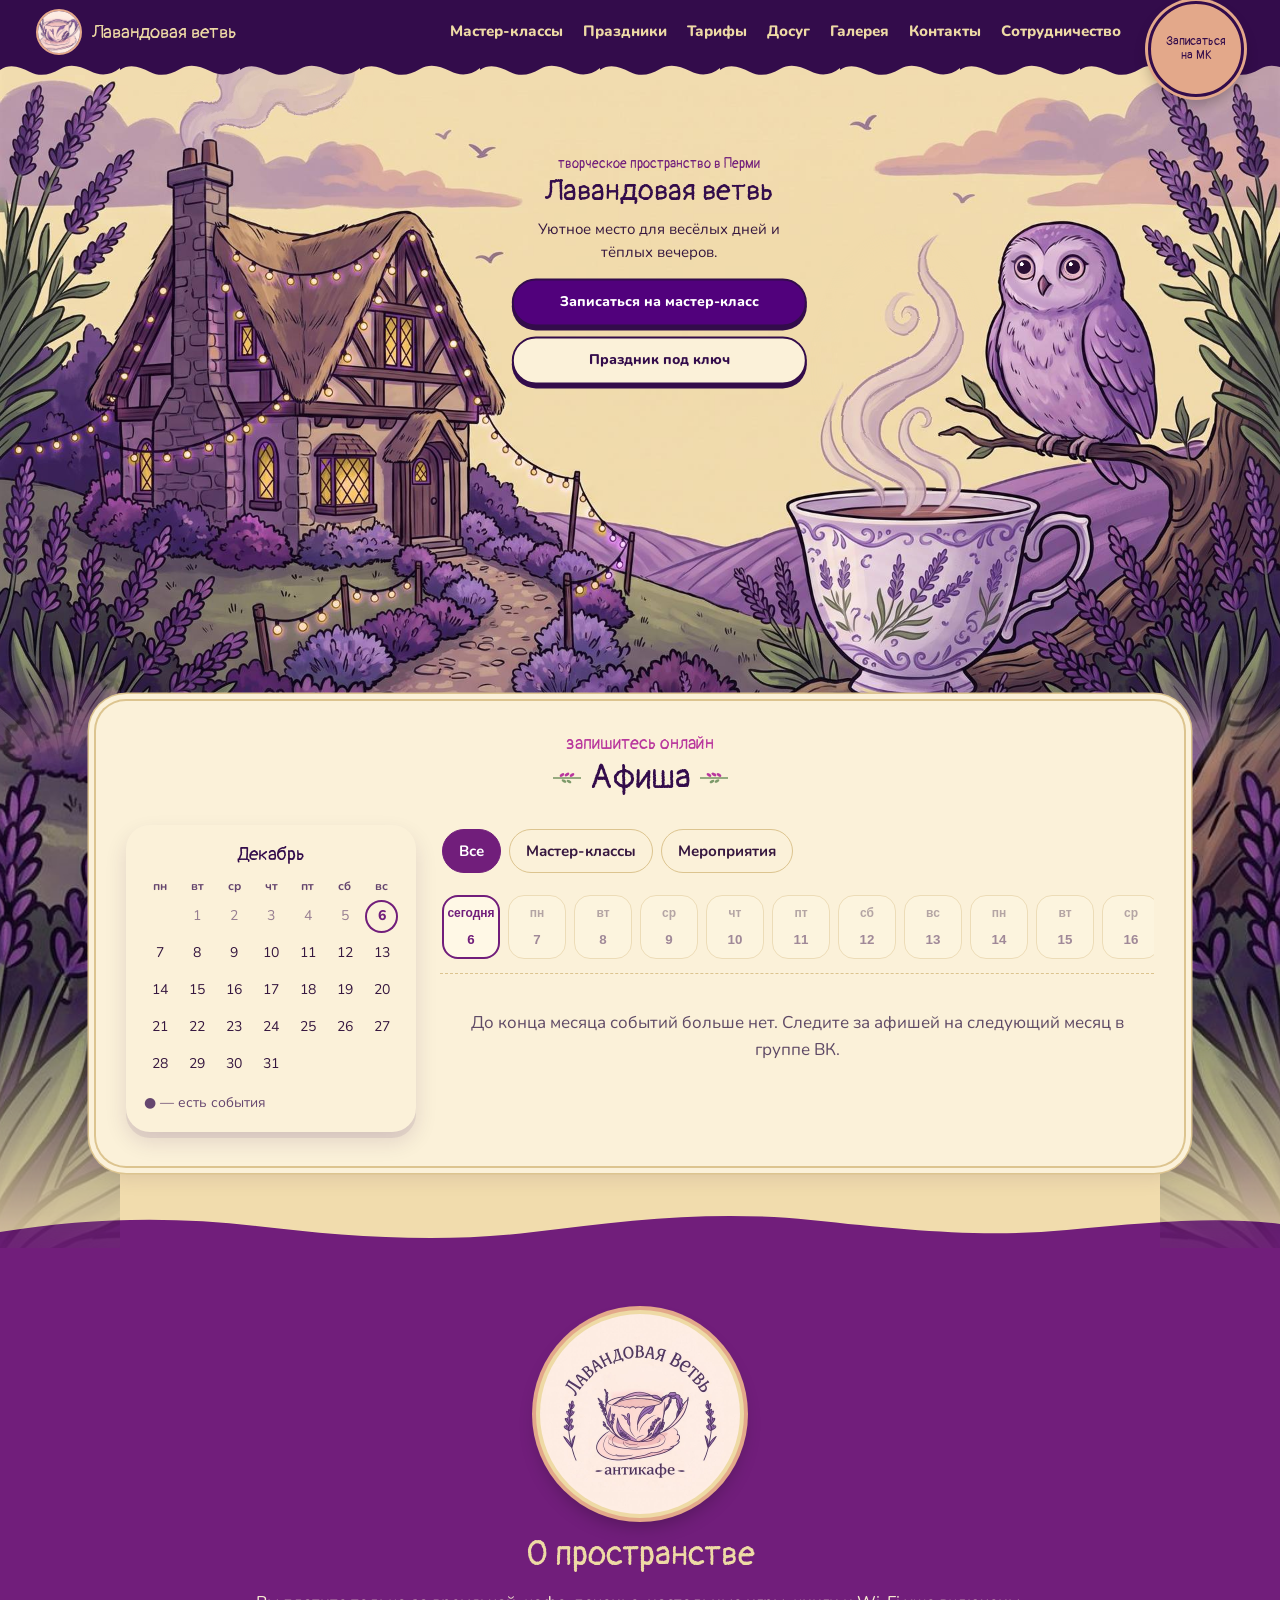
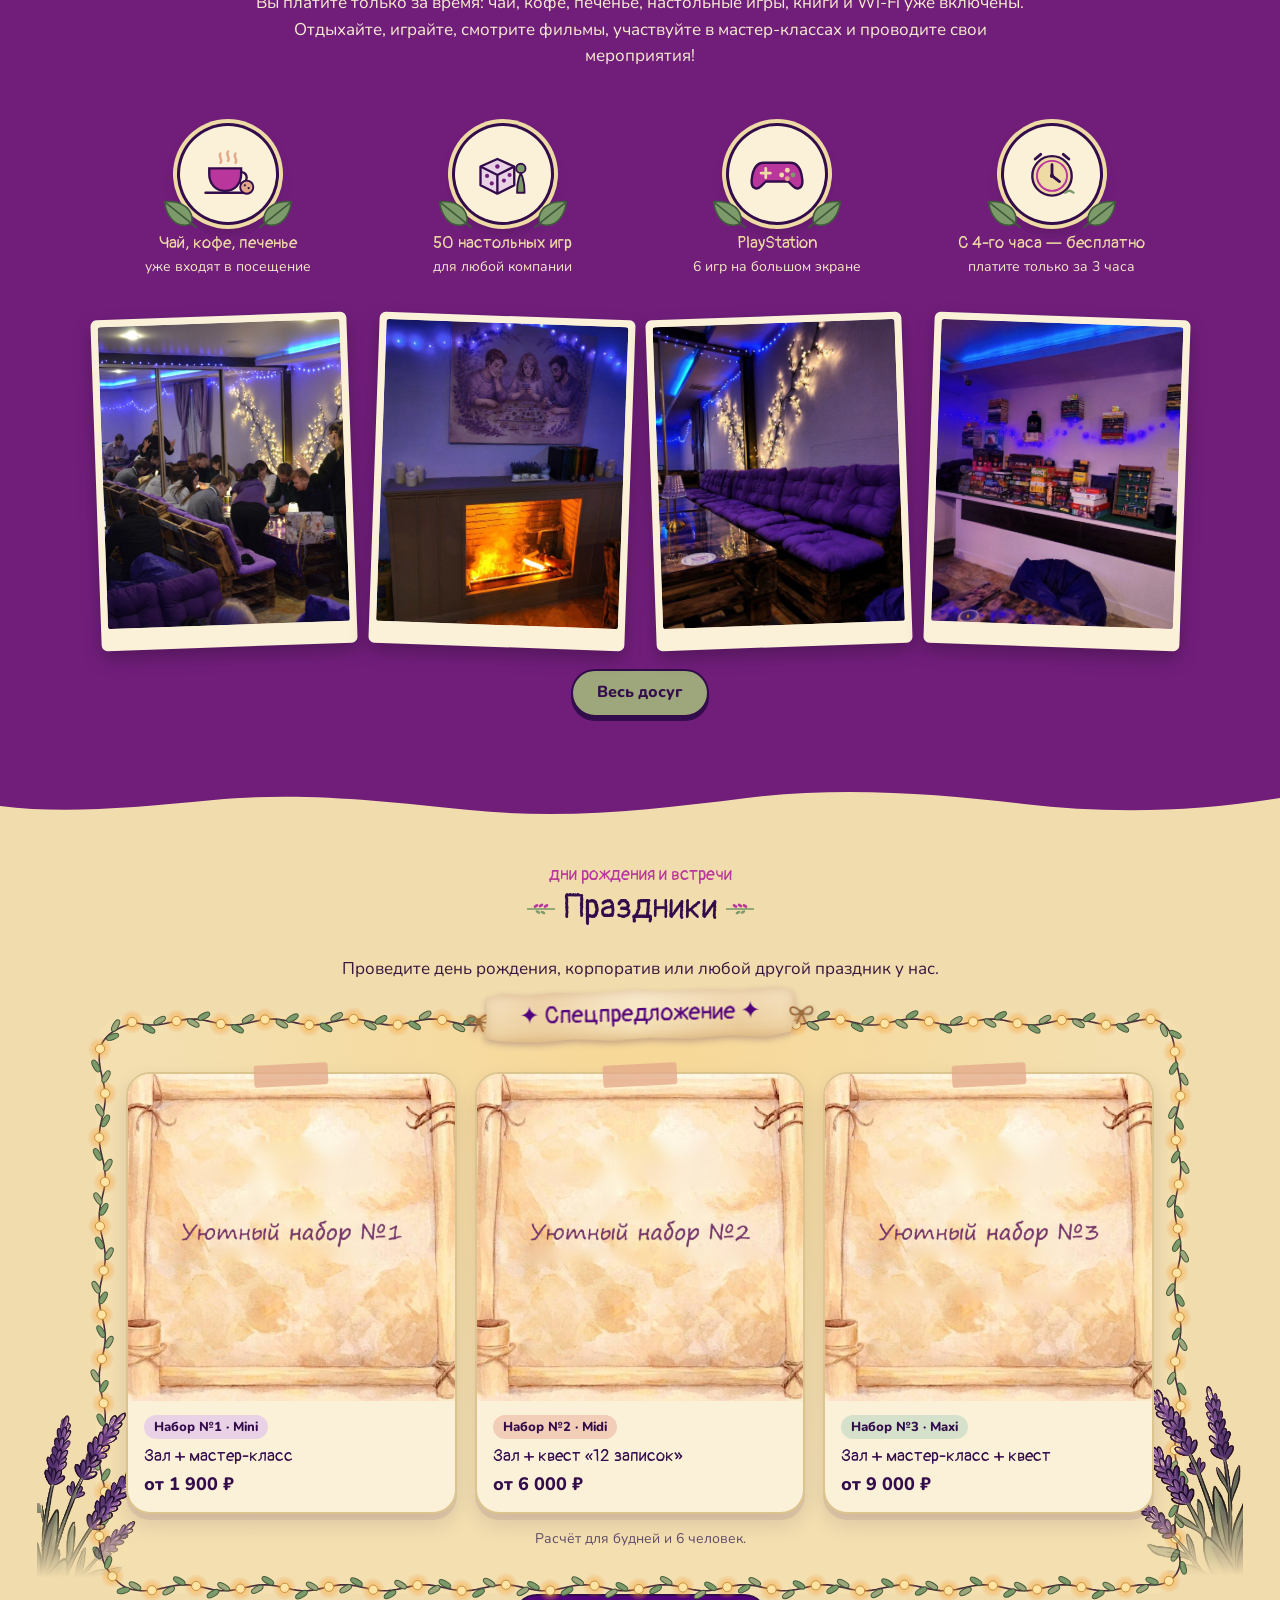
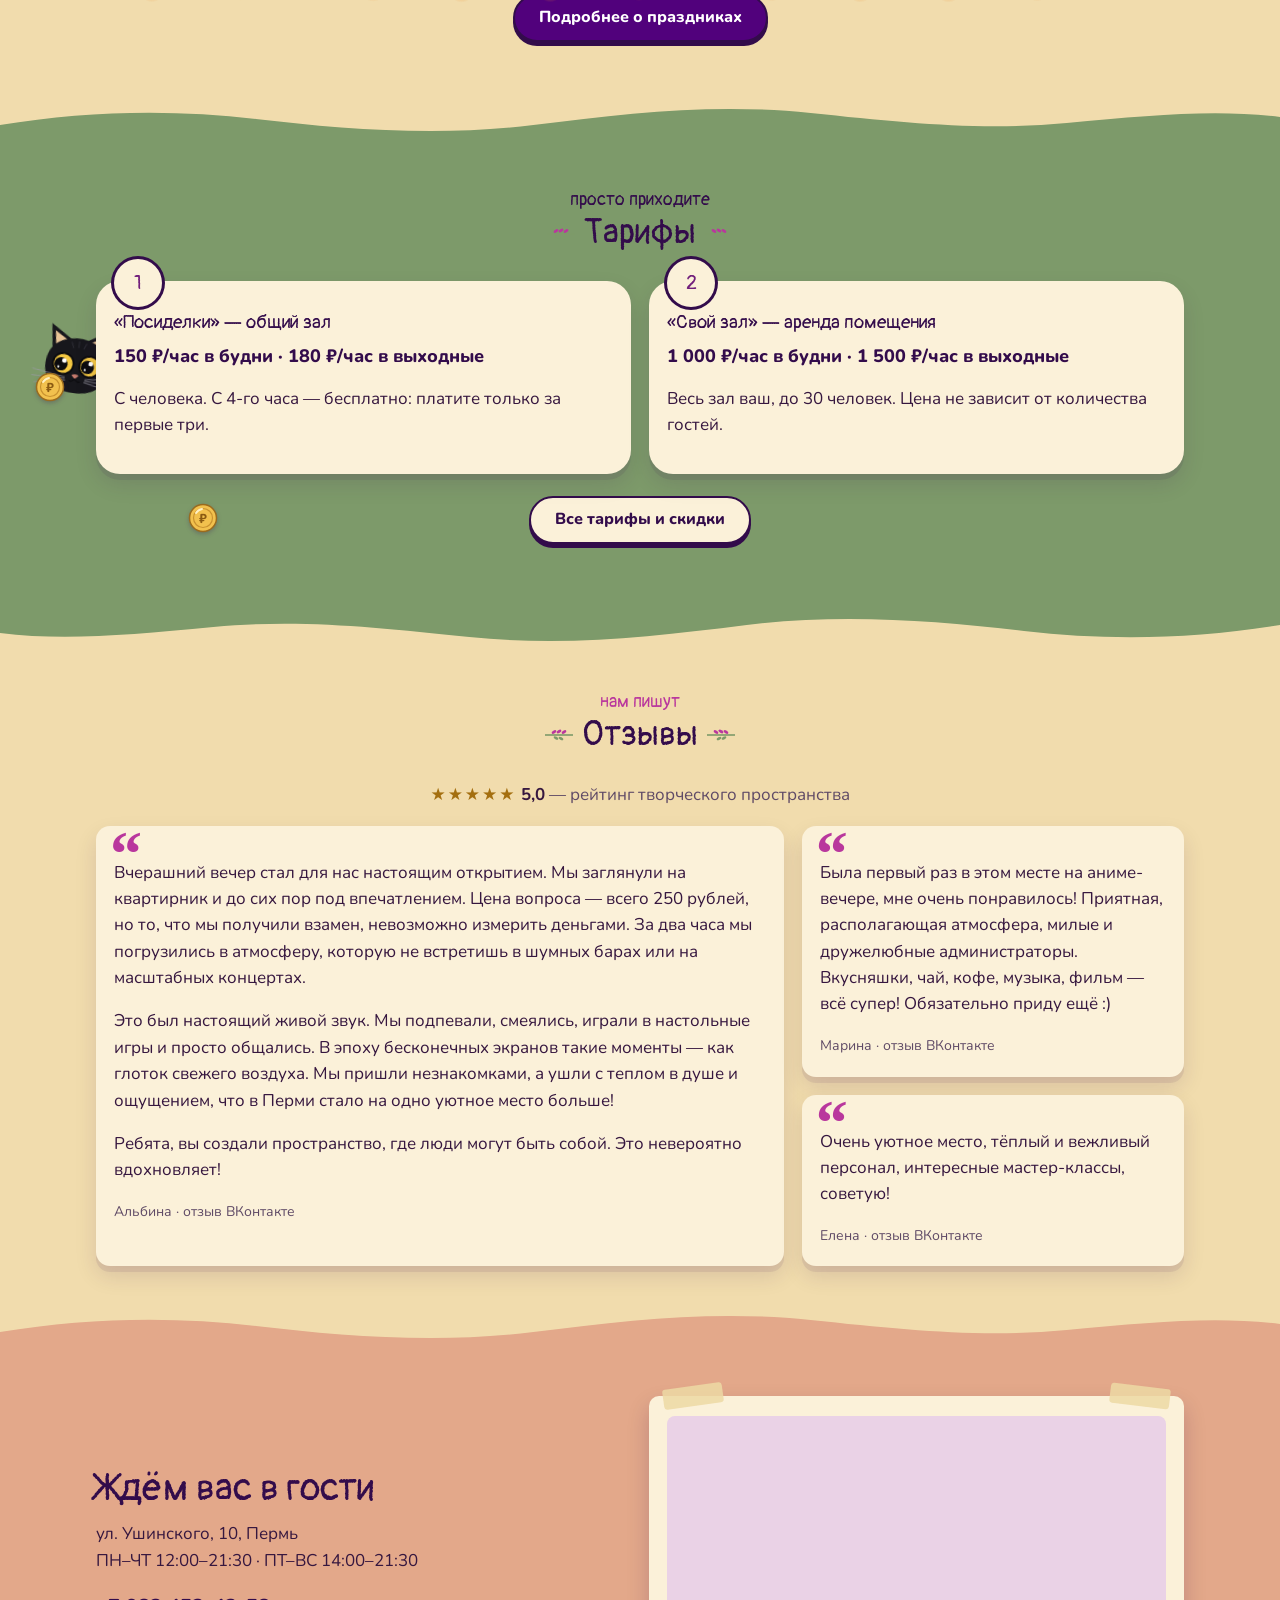
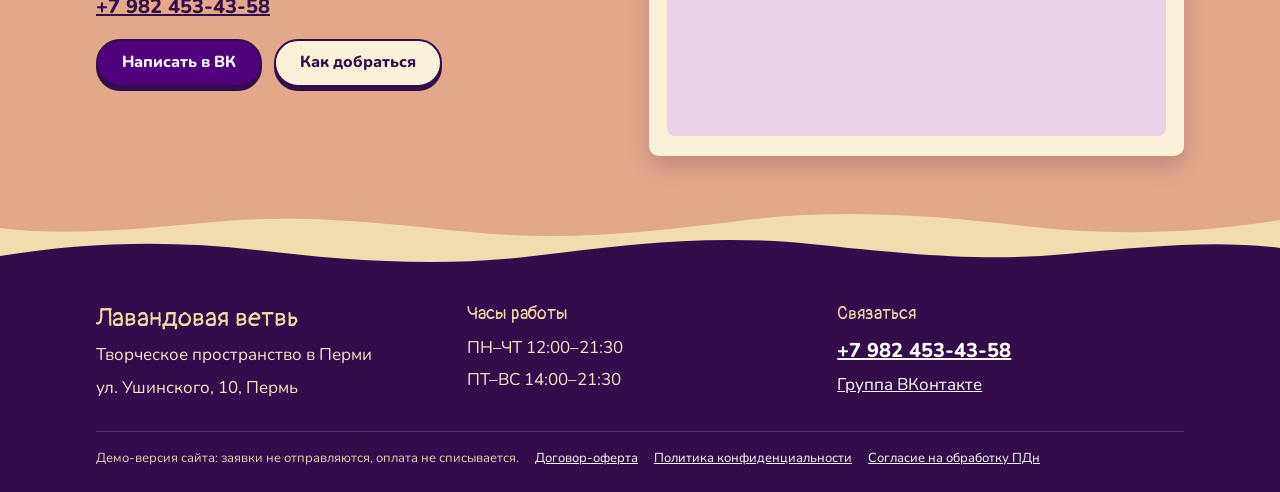
==== commit 9f63b29b: "Запрет тёмного режима браузера: шапка остаётся сливовой Co-Authored-By: Claude Opus 5.5 <noreply@ant" ====
--- a/index.html
+++ b/index.html
@@ -3,6 +3,9 @@
 <head>
   <meta charset="utf-8">
   <meta name="viewport" content="width=device-width, initial-scale=1">
+  <!-- сайт только светлый: тёмный режим браузера (Chrome, Dark Reader) не перекрашивает шапку и плашки -->
+  <meta name="color-scheme" content="only light">
+  <meta name="darkreader-lock">
   <title>Лавандовая ветвь — творческое пространство в Перми</title>
   <meta name="description" content="Творческое пространство «Лавандовая ветвь» в Перми: мастер-классы, детские дни рождения, настолки и PlayStation. ул. Ушинского, 10.">
   <link rel="preconnect" href="https://fonts.googleapis.com">
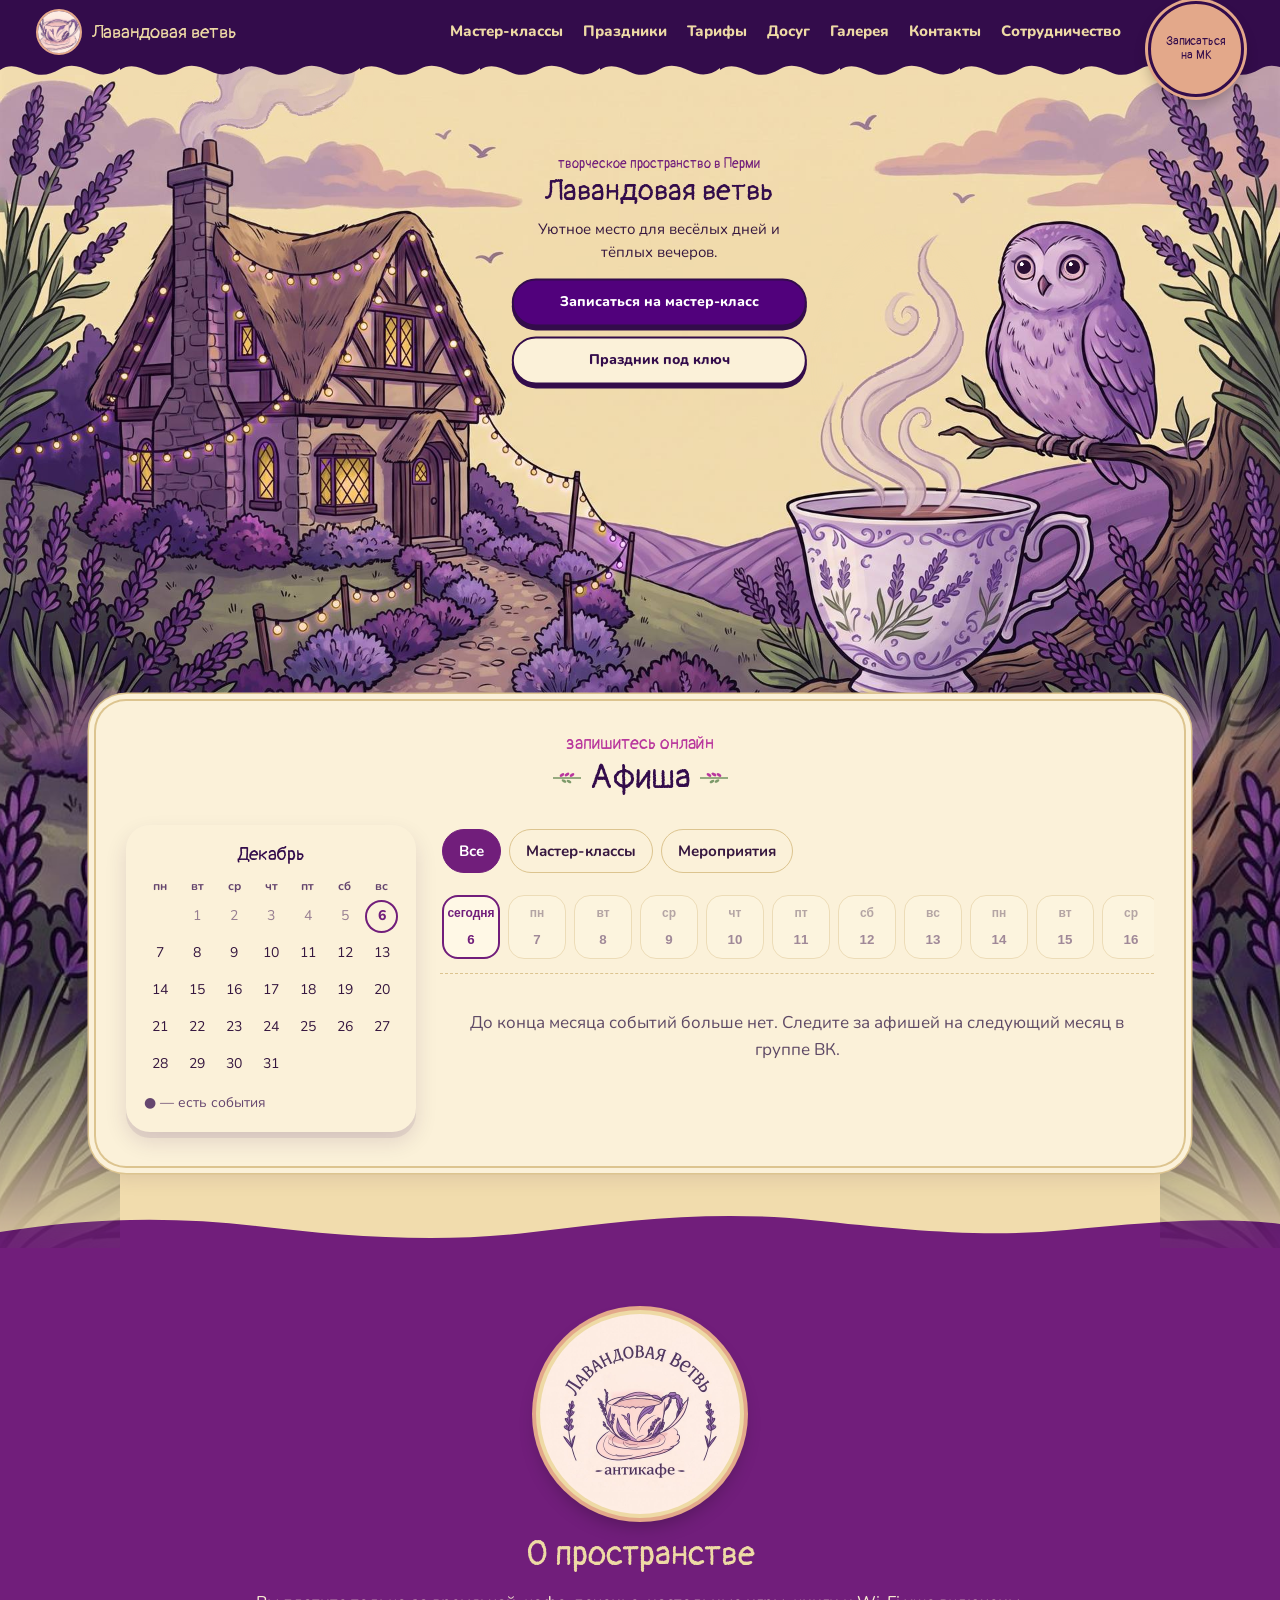
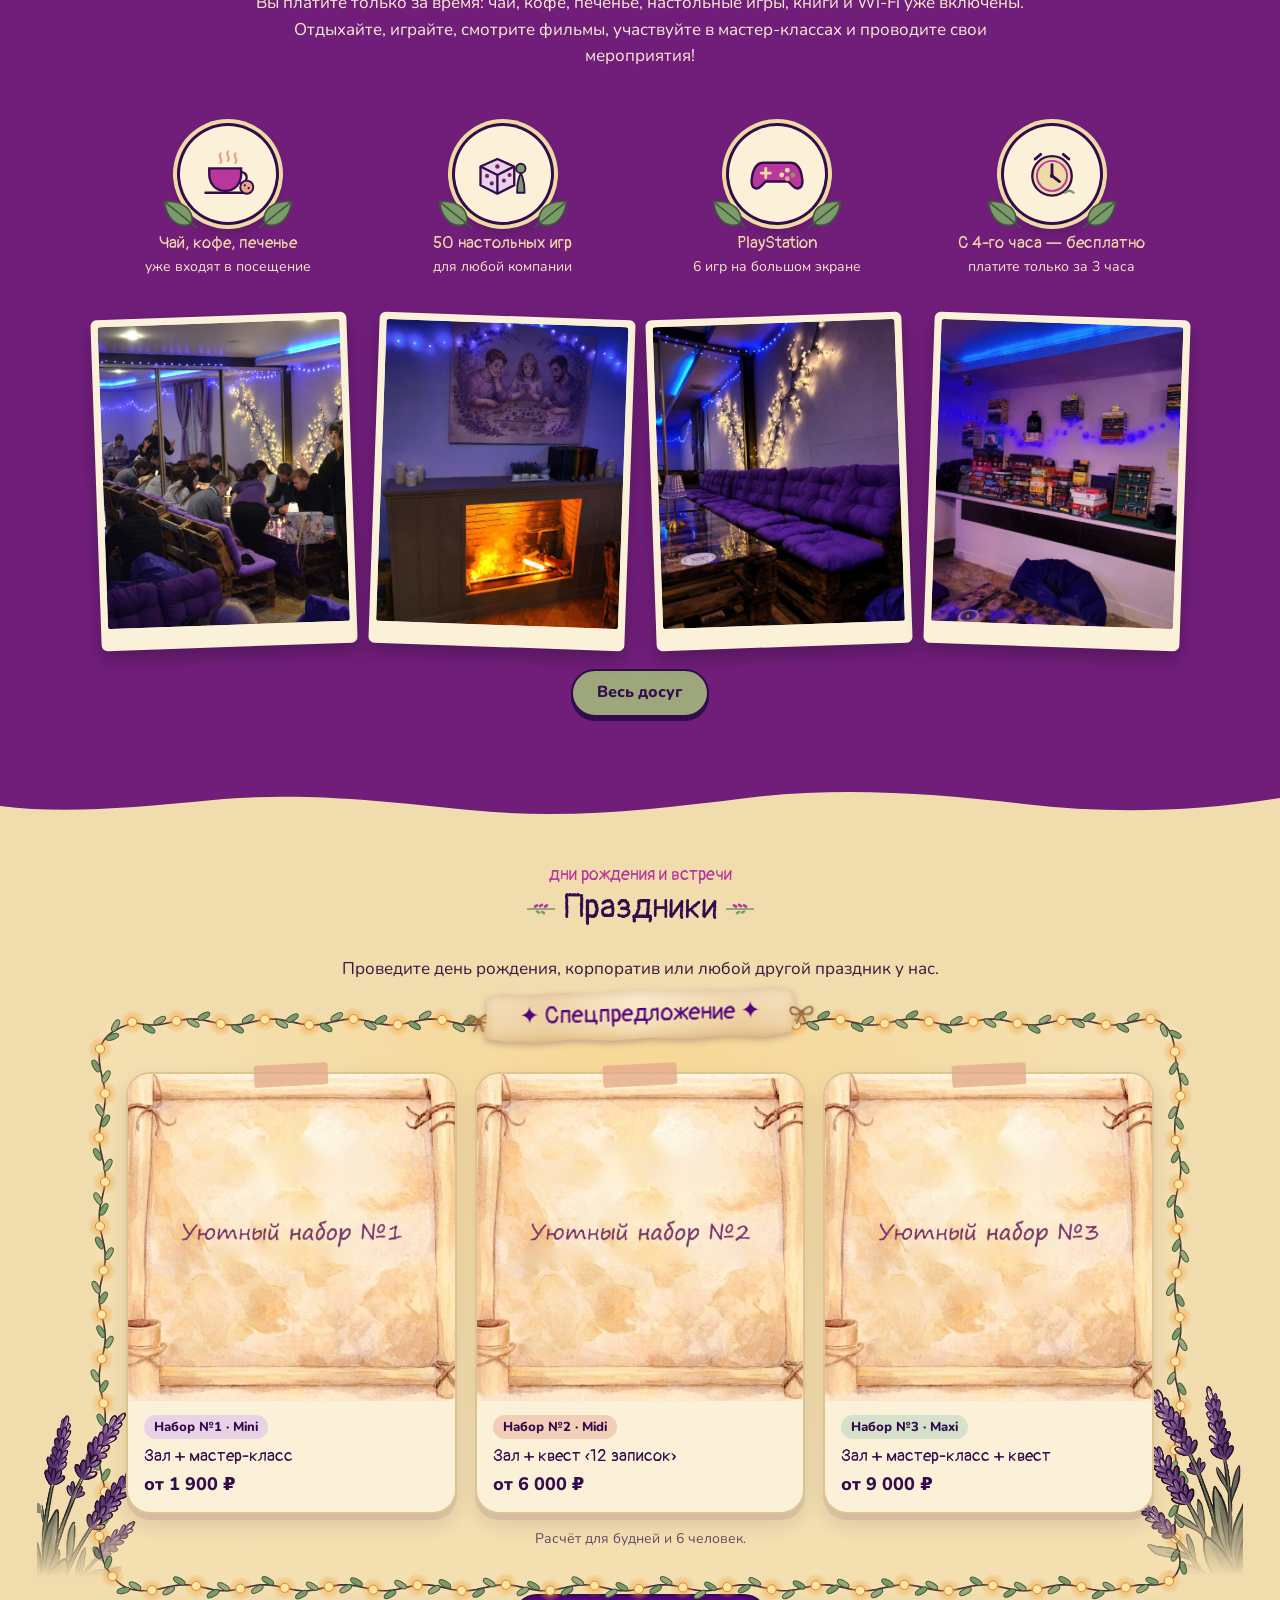
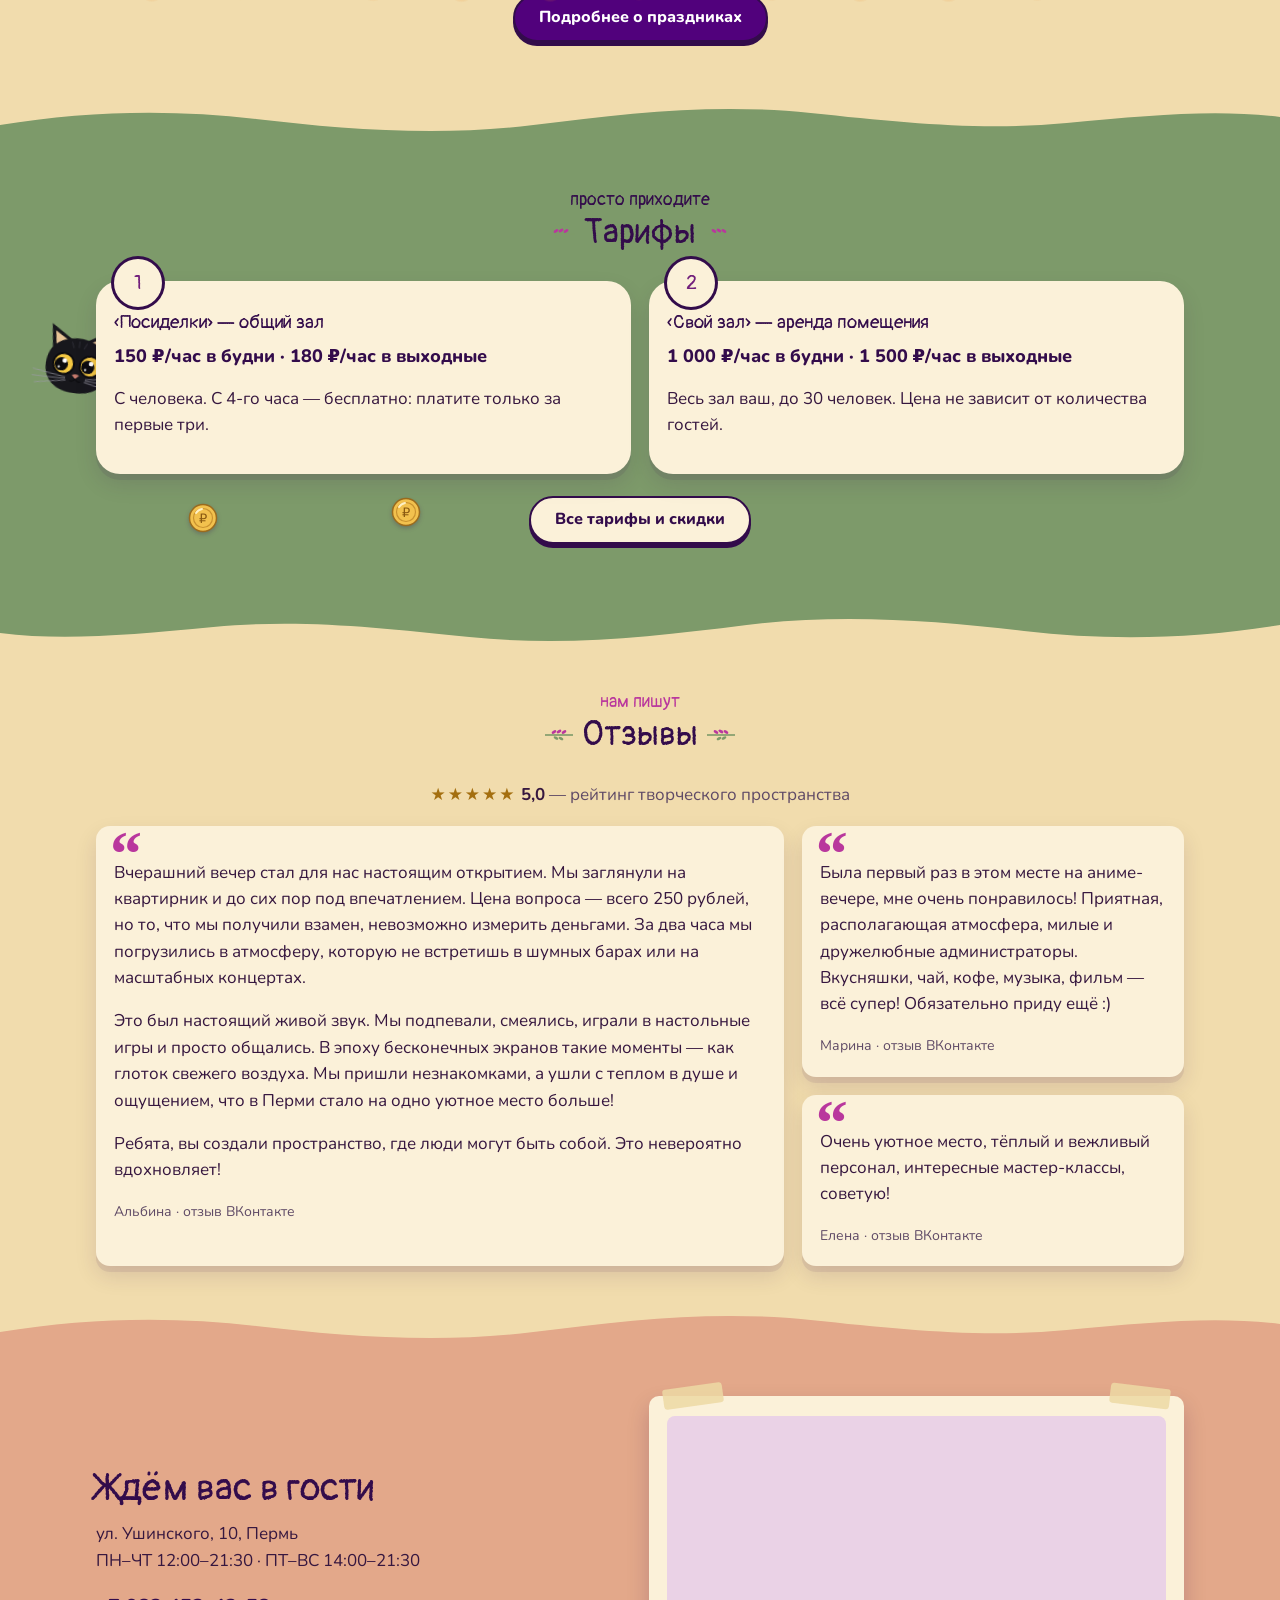
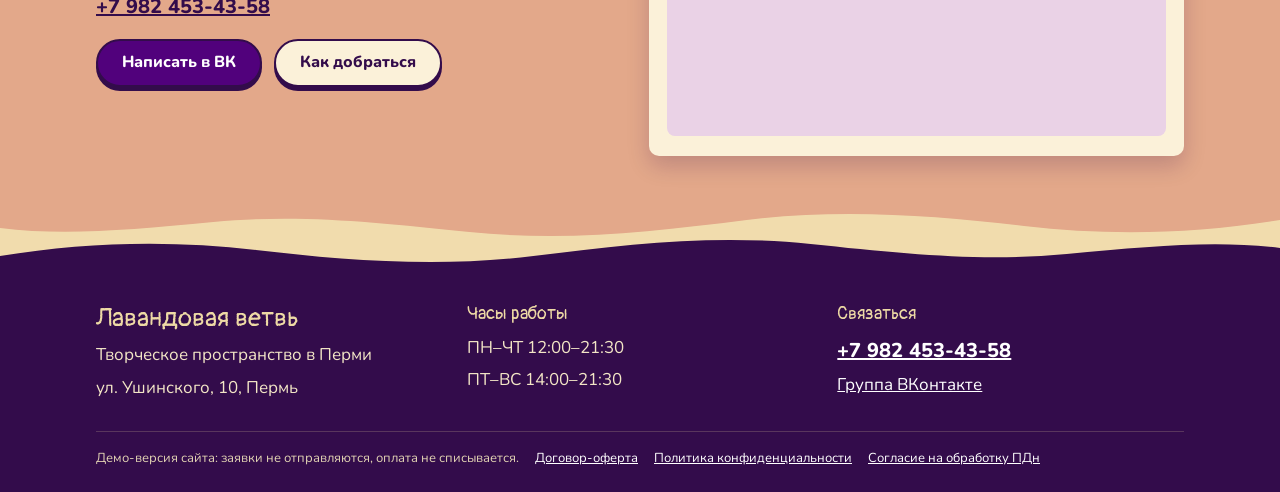
==== commit 4eb23582: "Быстрее и без чёрных пятен: свои шрифты вместо Google, сжатые картинки, цвет веточек внутри рисунка " ====
--- a/index.html
+++ b/index.html
@@ -8,9 +8,9 @@
   <meta name="darkreader-lock">
   <title>Лавандовая ветвь — творческое пространство в Перми</title>
   <meta name="description" content="Творческое пространство «Лавандовая ветвь» в Перми: мастер-классы, детские дни рождения, настолки и PlayStation. ул. Ушинского, 10.">
-  <link rel="preconnect" href="https://fonts.googleapis.com">
-  <link rel="preconnect" href="https://fonts.gstatic.com" crossorigin>
-  <link href="https://fonts.googleapis.com/css2?family=Pangolin&family=Nunito:wght@400;600;700;800&display=swap" rel="stylesheet">
+  <link rel="preload" href="fonts/nunito-cyrillic-XRXV3I6Li01BKofIMeaBXso.woff2" as="font" type="font/woff2" crossorigin>
+  <link rel="preload" href="fonts/pangolin-cyrillic-cY9GfjGcW0FPpi-tWMfJ79zqiA.woff2" as="font" type="font/woff2" crossorigin>
+  <link rel="stylesheet" href="css/fonts.css">
   <link rel="stylesheet" href="css/style.css">
 </head>
 <body>
--- a/css/fonts.css
+++ b/css/fonts.css
@@ -0,0 +1,81 @@
+/* Шрифты Pangolin и Nunito лежат на сайте (fonts/), а не грузятся с Google: без внешнего запроса страница открывается быстрее. Только кириллица и латиница. */
+@font-face {
+  font-family: 'Nunito';
+  font-style: normal;
+  font-weight: 400;
+  font-display: swap;
+  src: url(../fonts/nunito-cyrillic-XRXV3I6Li01BKofIMeaBXso.woff2) format('woff2');
+  unicode-range: U+0301, U+0400-045F, U+0490-0491, U+04B0-04B1, U+2116;
+}
+@font-face {
+  font-family: 'Nunito';
+  font-style: normal;
+  font-weight: 400;
+  font-display: swap;
+  src: url(../fonts/nunito-latin-XRXV3I6Li01BKofINeaB.woff2) format('woff2');
+  unicode-range: U+0000-00FF, U+0131, U+0152-0153, U+02BB-02BC, U+02C6, U+02DA, U+02DC, U+0304, U+0308, U+0329, U+2000-206F, U+20AC, U+2122, U+2191, U+2193, U+2212, U+2215, U+FEFF, U+FFFD;
+}
+@font-face {
+  font-family: 'Nunito';
+  font-style: normal;
+  font-weight: 600;
+  font-display: swap;
+  src: url(../fonts/nunito-cyrillic-XRXV3I6Li01BKofIMeaBXso.woff2) format('woff2');
+  unicode-range: U+0301, U+0400-045F, U+0490-0491, U+04B0-04B1, U+2116;
+}
+@font-face {
+  font-family: 'Nunito';
+  font-style: normal;
+  font-weight: 600;
+  font-display: swap;
+  src: url(../fonts/nunito-latin-XRXV3I6Li01BKofINeaB.woff2) format('woff2');
+  unicode-range: U+0000-00FF, U+0131, U+0152-0153, U+02BB-02BC, U+02C6, U+02DA, U+02DC, U+0304, U+0308, U+0329, U+2000-206F, U+20AC, U+2122, U+2191, U+2193, U+2212, U+2215, U+FEFF, U+FFFD;
+}
+@font-face {
+  font-family: 'Nunito';
+  font-style: normal;
+  font-weight: 700;
+  font-display: swap;
+  src: url(../fonts/nunito-cyrillic-XRXV3I6Li01BKofIMeaBXso.woff2) format('woff2');
+  unicode-range: U+0301, U+0400-045F, U+0490-0491, U+04B0-04B1, U+2116;
+}
+@font-face {
+  font-family: 'Nunito';
+  font-style: normal;
+  font-weight: 700;
+  font-display: swap;
+  src: url(../fonts/nunito-latin-XRXV3I6Li01BKofINeaB.woff2) format('woff2');
+  unicode-range: U+0000-00FF, U+0131, U+0152-0153, U+02BB-02BC, U+02C6, U+02DA, U+02DC, U+0304, U+0308, U+0329, U+2000-206F, U+20AC, U+2122, U+2191, U+2193, U+2212, U+2215, U+FEFF, U+FFFD;
+}
+@font-face {
+  font-family: 'Nunito';
+  font-style: normal;
+  font-weight: 800;
+  font-display: swap;
+  src: url(../fonts/nunito-cyrillic-XRXV3I6Li01BKofIMeaBXso.woff2) format('woff2');
+  unicode-range: U+0301, U+0400-045F, U+0490-0491, U+04B0-04B1, U+2116;
+}
+@font-face {
+  font-family: 'Nunito';
+  font-style: normal;
+  font-weight: 800;
+  font-display: swap;
+  src: url(../fonts/nunito-latin-XRXV3I6Li01BKofINeaB.woff2) format('woff2');
+  unicode-range: U+0000-00FF, U+0131, U+0152-0153, U+02BB-02BC, U+02C6, U+02DA, U+02DC, U+0304, U+0308, U+0329, U+2000-206F, U+20AC, U+2122, U+2191, U+2193, U+2212, U+2215, U+FEFF, U+FFFD;
+}
+@font-face {
+  font-family: 'Pangolin';
+  font-style: normal;
+  font-weight: 400;
+  font-display: swap;
+  src: url(../fonts/pangolin-cyrillic-cY9GfjGcW0FPpi-tWMfJ79zqiA.woff2) format('woff2');
+  unicode-range: U+0301, U+0400-045F, U+0490-0491, U+04B0-04B1, U+2116;
+}
+@font-face {
+  font-family: 'Pangolin';
+  font-style: normal;
+  font-weight: 400;
+  font-display: swap;
+  src: url(../fonts/pangolin-latin-cY9GfjGcW0FPpi-tWMfN79w.woff2) format('woff2');
+  unicode-range: U+0000-00FF, U+0131, U+0152-0153, U+02BB-02BC, U+02C6, U+02DA, U+02DC, U+0304, U+0308, U+0329, U+2000-206F, U+20AC, U+2122, U+2191, U+2193, U+2212, U+2215, U+FEFF, U+FFFD;
+}
--- a/css/style.css
+++ b/css/style.css
@@ -84,9 +84,9 @@
 .band-fawn { background: var(--fawn); }
 .band-fawn .hand { color: var(--eminence); }
 .plate, .card { color: var(--ink); }
-.wave { display: block; width: 100%; height: 34px; }
+/* волна — фон-картинка с цветом внутри (js/main.js, wave()), растянута на всю ширину */
+.wave { display: block; width: 100%; height: 34px; background: no-repeat 0 0 / 100% 100%; }
 .wave.flip { transform: rotate(180deg); }
-.wave path { fill: currentColor; }
 
 /* Кнопки */
 .btn {
@@ -612,7 +612,7 @@
 /* ---------- Декор и появление ---------- */
 .reveal { opacity: 0; transform: translateY(18px); transition: opacity .6s ease, transform .6s ease; }
 .reveal.shown { opacity: 1; transform: none; }
-.sprig { position: absolute; width: 64px; height: auto; opacity: .75; pointer-events: none; color: var(--sunset); }
+.sprig { position: absolute; width: 64px; height: auto; opacity: .75; pointer-events: none; } /* цвет соцветий (--sunset) вписан в SPRIG, js/main.js */
 .sprig.l { left: 4px; top: 10px; transform: rotate(-18deg); }
 .sprig.r { right: 4px; top: 10px; transform: scaleX(-1) rotate(-18deg); }
 @media (max-width: 600px) { .sprig { width: 38px; opacity: .5; } }
@@ -626,7 +626,7 @@
 /* Травяная кромка между блоками (страницы с body[data-edge="grass"], плитку задаёт main.js) */
 .edge-grass {
   height: 46px; margin-bottom: -1px;
-  -webkit-mask: var(--grass) left bottom / 240px 48px repeat-x; mask: var(--grass) left bottom / 240px 48px repeat-x;
+  background: repeat-x left bottom / 240px 48px;
 }
 .edge-grass.over { position: relative; z-index: 1; margin-top: -46px; }
 
